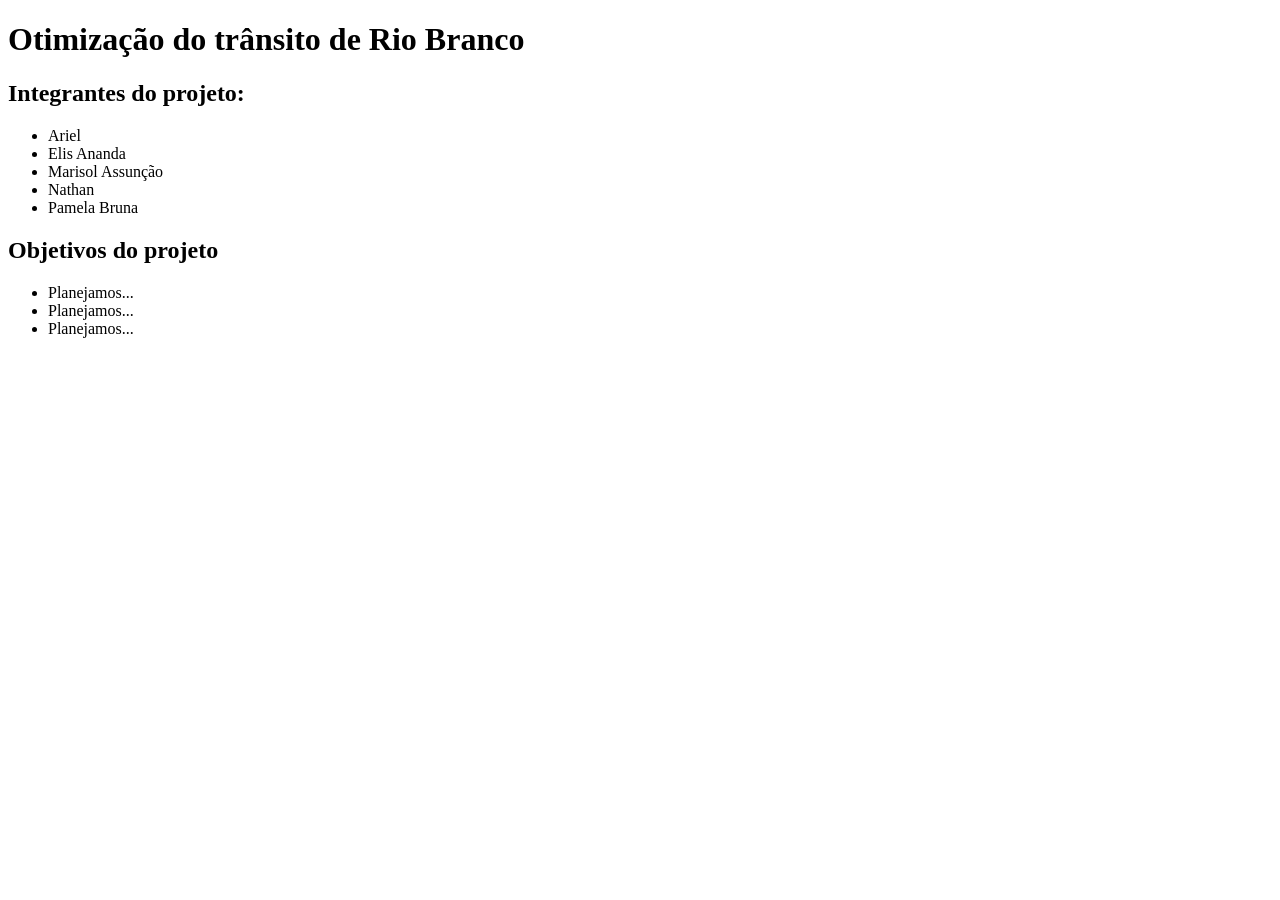
==== index.html @ b3d836ab "." ====
<!DOCTYPE html>
<html lang="pt-BR">

<head>
    <meta charset="UTF-8">
    <meta name="viewport" content="width=device-width, initial-scale=1.0">
    <link rel="stylesheet" href="css.css">
    <title>Cubo Quântico</title>
</head>

<body>
    <h1>Otimização do trânsito de Rio Branco</h1>
    <h2>Integrantes do projeto: </h2>
    <ul>
        <li>Ariel </li>
        <li>Elis Ananda</li>
        <li>Marisol Assunção</li>
        <li>Nathan</li>
        <li>Pamela Bruna</li>
    </ul>

    <h2>Objetivos do projeto</h2>
       <ul>
        <li>Planejamos... </li>
        <li>Planejamos... </li>
        <li>Planejamos... </li>
    </ul>


</body>

</html>
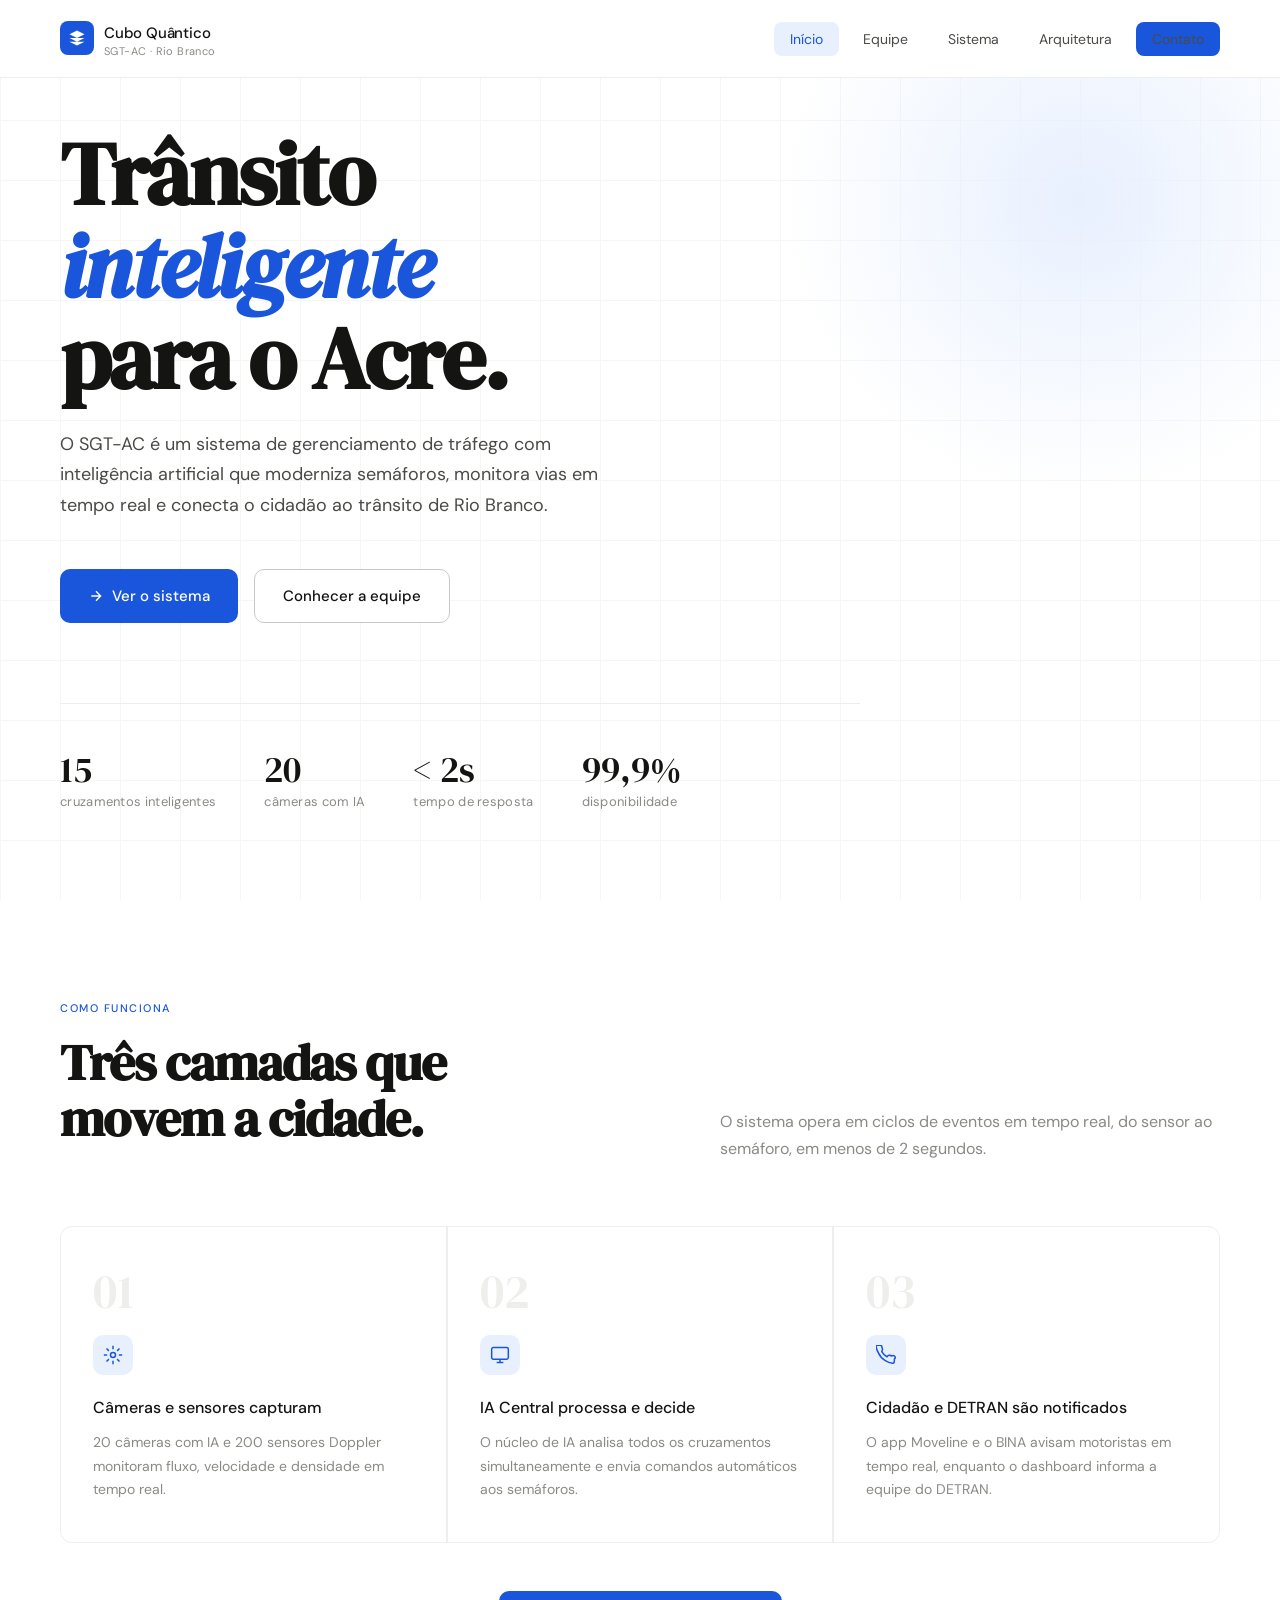
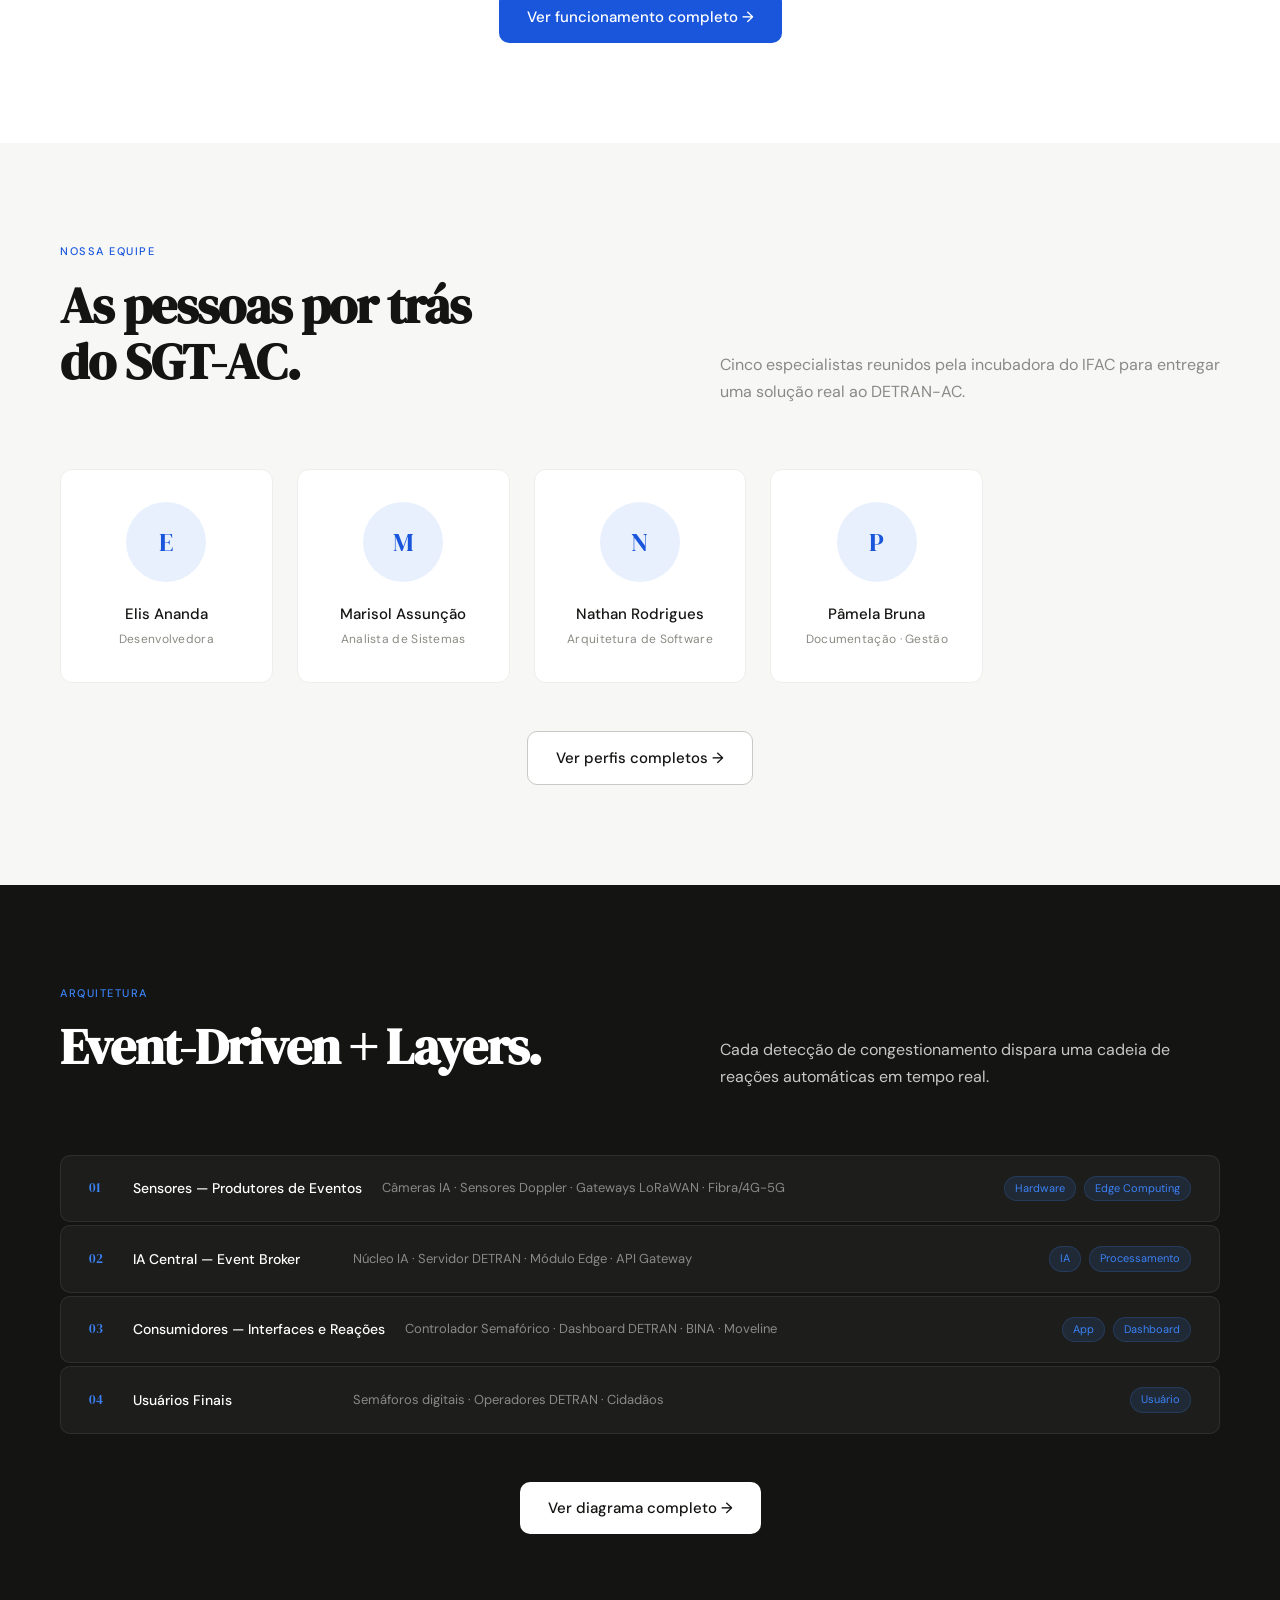
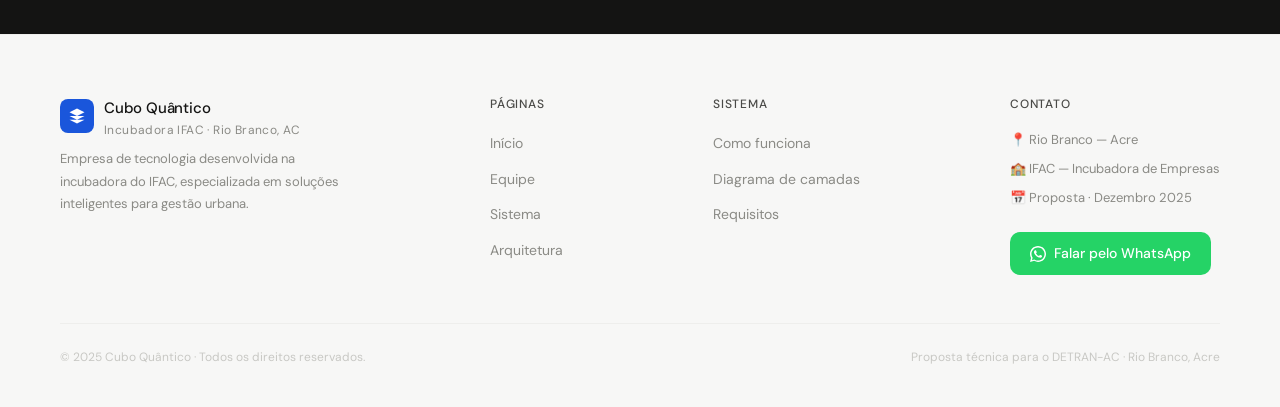
==== commit b4baac94: "Update index.html" ====
--- a/index.html
+++ b/index.html
@@ -1,32 +1,272 @@
 <!DOCTYPE html>
 <html lang="pt-BR">
-
 <head>
-    <meta charset="UTF-8">
-    <meta name="viewport" content="width=device-width, initial-scale=1.0">
-    <link rel="stylesheet" href="css.css">
-    <title>Cubo Quântico</title>
+  <meta charset="UTF-8">
+  <meta name="viewport" content="width=device-width, initial-scale=1.0">
+  <title>SGT-AC — Cubo Quântico</title>
+  <link rel="stylesheet" href="style.css">
 </head>
-
 <body>
-    <h1>Otimização do trânsito de Rio Branco</h1>
-    <h2>Integrantes do projeto: </h2>
-    <ul>
-        <li>Ariel </li>
-        <li>Elis Ananda</li>
-        <li>Marisol Assunção</li>
-        <li>Nathan</li>
-        <li>Pamela Bruna</li>
-    </ul>
-
-    <h2>Objetivos do projeto</h2>
-       <ul>
-        <li>Planejamos... </li>
-        <li>Planejamos... </li>
-        <li>Planejamos... </li>
-    </ul>
-
+
+<!-- NAV -->
+<nav>
+  <a href="index.html" class="nav-logo">
+    <div class="logo-icon">
+      <svg viewBox="0 0 24 24"><path d="M12 2L2 7l10 5 10-5-10-5zM2 17l10 5 10-5M2 12l10 5 10-5"/></svg>
+    </div>
+    <div>
+      <span class="logo-text">Cubo Quântico</span>
+      <span class="logo-sub">SGT-AC · Rio Branco</span>
+    </div>
+  </a>
+  <ul class="nav-links">
+    <li><a href="index.html" class="active">Início</a></li>
+    <li><a href="equipe.html">Equipe</a></li>
+    <li><a href="sistema.html">Sistema</a></li>
+    <li><a href="arquitetura.html">Arquitetura</a></li>
+    <li><a href="#contato" class="nav-cta">Contato</a></li>
+  </ul>
+</nav>
+
+<!-- HERO -->
+<section class="hero">
+  <div class="hero-grid"></div>
+  <div class="hero-blob"></div>
+  <div class="hero-content">
+    <h1 class="hero-title">
+      Trânsito<br>
+      <em>inteligente</em><br>
+      para o Acre.
+    </h1>
+    <p class="hero-desc">
+      O SGT-AC é um sistema de gerenciamento de tráfego com inteligência artificial que moderniza semáforos, monitora vias em tempo real e conecta o cidadão ao trânsito de Rio Branco.
+    </p>
+    <div class="hero-actions">
+      <a href="sistema.html" class="btn btn-primary">
+        <svg width="16" height="16" fill="none" stroke="currentColor" stroke-width="2" viewBox="0 0 24 24"><path d="M5 12h14M12 5l7 7-7 7"/></svg>
+        Ver o sistema
+      </a>
+      <a href="equipe.html" class="btn btn-secondary">Conhecer a equipe</a>
+    </div>
+    <div class="hero-stats">
+      <div class="stat-item">
+        <div class="stat-number">15</div>
+        <div class="stat-label">cruzamentos inteligentes</div>
+      </div>
+      <div class="stat-item">
+        <div class="stat-number">20</div>
+        <div class="stat-label">câmeras com IA</div>
+      </div>
+      <div class="stat-item">
+        <div class="stat-number">&lt; 2s</div>
+        <div class="stat-label">tempo de resposta</div>
+      </div>
+      <div class="stat-item">
+        <div class="stat-number">99,9%</div>
+        <div class="stat-label">disponibilidade</div>
+      </div>
+    </div>
+  </div>
+</section>
+
+<!-- COMO FUNCIONA  -->
+<section>
+  <div class="section-header reveal">
+    <div>
+      <p class="section-label">Como funciona</p>
+      <h2 class="section-title">Três camadas que<br>movem a cidade.</h2>
+    </div>
+    <p class="section-desc">O sistema opera em ciclos de eventos em tempo real, do sensor ao semáforo, em menos de 2 segundos.</p>
+  </div>
+  <div class="how-grid reveal">
+    <div class="how-card">
+      <div class="how-number">01</div>
+      <div class="how-icon">
+        <svg viewBox="0 0 24 24"><circle cx="12" cy="12" r="3"/><path d="M12 1v4M12 19v4M4.22 4.22l2.83 2.83M16.95 16.95l2.83 2.83M1 12h4M19 12h4M4.22 19.78l2.83-2.83M16.95 7.05l2.83-2.83"/></svg>
+      </div>
+      <div class="how-title">Câmeras e sensores capturam</div>
+      <div class="how-text">20 câmeras com IA e 200 sensores Doppler monitoram fluxo, velocidade e densidade em tempo real.</div>
+    </div>
+    <div class="how-card">
+      <div class="how-number">02</div>
+      <div class="how-icon">
+        <svg viewBox="0 0 24 24"><rect x="2" y="3" width="20" height="14" rx="2"/><path d="M8 21h8M12 17v4"/></svg>
+      </div>
+      <div class="how-title">IA Central processa e decide</div>
+      <div class="how-text">O núcleo de IA analisa todos os cruzamentos simultaneamente e envia comandos automáticos aos semáforos.</div>
+    </div>
+    <div class="how-card">
+      <div class="how-number">03</div>
+      <div class="how-icon">
+        <svg viewBox="0 0 24 24"><path d="M22 16.92v3a2 2 0 01-2.18 2 19.79 19.79 0 01-8.63-3.07A19.5 19.5 0 013.07 9.81a19.79 19.79 0 01-3.07-8.68A2 2 0 012 .18h3a2 2 0 012 1.72c.127.96.361 1.903.7 2.81a2 2 0 01-.45 2.11L6.91 7.91a16 16 0 006.18 6.18l1.27-1.27a2 2 0 012.11-.45c.907.339 1.85.573 2.81.7A2 2 0 0122 16.92z"/></svg>
+      </div>
+      <div class="how-title">Cidadão e DETRAN são notificados</div>
+      <div class="how-text">O app Moveline e o BINA avisam motoristas em tempo real, enquanto o dashboard informa a equipe do DETRAN.</div>
+    </div>
+  </div>
+  <div class="how-cta reveal">
+    <a href="sistema.html" class="btn btn-primary">Ver funcionamento completo →</a>
+  </div>
+</section>
+
+<!-- EQUIPE  -->
+<section class="team-section">
+  <div class="section-header reveal">
+    <div>
+      <p class="section-label">Nossa equipe</p>
+      <h2 class="section-title">As pessoas por trás<br>do SGT-AC.</h2>
+    </div>
+    <p class="section-desc">Cinco especialistas reunidos pela incubadora do IFAC para entregar uma solução real ao DETRAN-AC.</p>
+  </div>
+  <div class="team-grid reveal">
+    <div class="team-card">
+      <div class="team-avatar">
+        <img src="fotos/elis.jpg" alt="Elis Ananda" onerror="this.style.display='none';this.nextElementSibling.style.display='flex'">
+        <span class="avatar-fallback">E</span>
+      </div>
+      <div class="team-name">Elis Ananda</div>
+      <div class="team-role">Desenvolvedora</div>
+    </div>
+    <div class="team-card">
+      <div class="team-avatar">
+        <img src="fotos/marisol.jpg" alt="Marisol Assunção" onerror="this.style.display='none';this.nextElementSibling.style.display='flex'">
+        <span class="avatar-fallback">M</span>
+      </div>
+      <div class="team-name">Marisol Assunção</div>
+      <div class="team-role">Analista de Sistemas</div>
+    </div>
+    <div class="team-card">
+      <div class="team-avatar">
+        <img src="fotos/nathan.jpg" alt="Nathan Rodrigues" onerror="this.style.display='none';this.nextElementSibling.style.display='flex'">
+        <span class="avatar-fallback">N</span>
+      </div>
+      <div class="team-name">Nathan Rodrigues</div>
+      <div class="team-role">Arquitetura de Software</div>
+    </div>
+    <div class="team-card">
+      <div class="team-avatar">
+        <img src="fotos/pamela.jpg" alt="Pâmela Bruna" onerror="this.style.display='none';this.nextElementSibling.style.display='flex'">
+        <span class="avatar-fallback">P</span>
+      </div>
+      <div class="team-name">Pâmela Bruna</div>
+      <div class="team-role">Documentação · Gestão</div>
+    </div>
+  </div>
+  <div class="how-cta reveal">
+    <a href="equipe.html" class="btn btn-secondary">Ver perfis completos →</a>
+  </div>
+</section>
+<section class="arch-section">
+  <div class="section-header reveal">
+    <div>
+      <p class="section-label">Arquitetura</p>
+      <h2 class="section-title">Event-Driven + Layers.</h2>
+    </div>
+    <p class="section-desc">Cada detecção de congestionamento dispara uma cadeia de reações automáticas em tempo real.</p>
+  </div>
+  <div class="arch-layers reveal">
+    <div class="arch-layer">
+      <span class="arch-layer-num">01</span>
+      <span class="arch-layer-name">Sensores — Produtores de Eventos</span>
+      <span class="arch-layer-desc">Câmeras IA · Sensores Doppler · Gateways LoRaWAN · Fibra/4G-5G</span>
+      <div class="arch-tags">
+        <span class="arch-tag">Hardware</span>
+        <span class="arch-tag">Edge Computing</span>
+      </div>
+    </div>
+    <div class="arch-layer">
+      <span class="arch-layer-num">02</span>
+      <span class="arch-layer-name">IA Central — Event Broker</span>
+      <span class="arch-layer-desc">Núcleo IA · Servidor DETRAN · Módulo Edge · API Gateway</span>
+      <div class="arch-tags">
+        <span class="arch-tag">IA</span>
+        <span class="arch-tag">Processamento</span>
+      </div>
+    </div>
+    <div class="arch-layer">
+      <span class="arch-layer-num">03</span>
+      <span class="arch-layer-name">Consumidores — Interfaces e Reações</span>
+      <span class="arch-layer-desc">Controlador Semafórico · Dashboard DETRAN · BINA · Moveline</span>
+      <div class="arch-tags">
+        <span class="arch-tag">App</span>
+        <span class="arch-tag">Dashboard</span>
+      </div>
+    </div>
+    <div class="arch-layer">
+      <span class="arch-layer-num">04</span>
+      <span class="arch-layer-name">Usuários Finais</span>
+      <span class="arch-layer-desc">Semáforos digitais · Operadores DETRAN · Cidadãos</span>
+      <div class="arch-tags">
+        <span class="arch-tag">Usuário</span>
+      </div>
+    </div>
+  </div>
+  <div class="arch-cta reveal">
+    <a href="arquitetura.html" class="btn btn-white">Ver diagrama completo →</a>
+  </div>
+</section>
+
+<!-- RODAPÉ -->
+<footer id="contato">
+  <div class="footer-top">
+    <div class="footer-brand">
+      <a href="index.html" class="nav-logo">
+        <div class="logo-icon">
+          <svg viewBox="0 0 24 24" width="18" height="18" fill="white"><path d="M12 2L2 7l10 5 10-5-10-5zM2 17l10 5 10-5M2 12l10 5 10-5"/></svg>
+        </div>
+        <div>
+          <span class="logo-text">Cubo Quântico</span>
+          <span class="logo-sub">Incubadora IFAC · Rio Branco, AC</span>
+        </div>
+      </a>
+      <p class="footer-desc">Empresa de tecnologia desenvolvida na incubadora do IFAC, especializada em soluções inteligentes para gestão urbana.</p>
+    </div>
+    <div class="footer-links">
+      <h4>Páginas</h4>
+      <ul>
+        <li><a href="index.html">Início</a></li>
+        <li><a href="equipe.html">Equipe</a></li>
+        <li><a href="sistema.html">Sistema</a></li>
+        <li><a href="arquitetura.html">Arquitetura</a></li>
+      </ul>
+    </div>
+    <div class="footer-links">
+      <h4>Sistema</h4>
+      <ul>
+        <li><a href="sistema.html">Como funciona</a></li>
+        <li><a href="arquitetura.html">Diagrama de camadas</a></li>
+        <li><a href="sistema.html#requisitos">Requisitos</a></li>
+      </ul>
+    </div>
+    <div class="footer-contact">
+      <h4>Contato</h4>
+      <p>📍 Rio Branco — Acre</p>
+      <p>🏫 IFAC — Incubadora de Empresas</p>
+      <p>📅 Proposta · Dezembro 2025</p>
+      <a href="https://wa.me/55" target="_blank" class="whatsapp-btn">
+        <svg width="16" height="16" viewBox="0 0 24 24" fill="white"><path d="M17.472 14.382c-.297-.149-1.758-.867-2.03-.967-.273-.099-.471-.148-.67.15-.197.297-.767.966-.94 1.164-.173.199-.347.223-.644.075-.297-.15-1.255-.463-2.39-1.475-.883-.788-1.48-1.761-1.653-2.059-.173-.297-.018-.458.13-.606.134-.133.298-.347.446-.52.149-.174.198-.298.298-.497.099-.198.05-.371-.025-.52-.075-.149-.669-1.612-.916-2.207-.242-.579-.487-.5-.669-.51-.173-.008-.371-.01-.57-.01-.198 0-.52.074-.792.372-.272.297-1.04 1.016-1.04 2.479 0 1.462 1.065 2.875 1.213 3.074.149.198 2.096 3.2 5.077 4.487.709.306 1.262.489 1.694.625.712.227 1.36.195 1.871.118.571-.085 1.758-.719 2.006-1.413.248-.694.248-1.289.173-1.413-.074-.124-.272-.198-.57-.347z"/><path d="M12 0C5.373 0 0 5.373 0 12c0 2.123.554 4.116 1.524 5.843L.057 23.928l6.234-1.635A11.942 11.942 0 0012 24c6.627 0 12-5.373 12-12S18.627 0 12 0zm0 21.818a9.818 9.818 0 01-5.007-1.369l-.36-.214-3.7.97 1.013-3.597-.235-.37A9.818 9.818 0 012.182 12c0-5.42 4.398-9.818 9.818-9.818 5.42 0 9.818 4.398 9.818 9.818 0 5.42-4.398 9.818-9.818 9.818z"/></svg>
+        Falar pelo WhatsApp
+      </a>
+    </div>
+  </div>
+  <div class="footer-bottom">
+    <p>© 2025 Cubo Quântico · Todos os direitos reservados.</p>
+    <p>Proposta técnica para o DETRAN-AC · Rio Branco, Acre</p>
+  </div>
+</footer>
+
+<script>
+  const observer = new IntersectionObserver((entries) => {
+    entries.forEach((entry, i) => {
+      if (entry.isIntersecting) {
+        setTimeout(() => entry.target.classList.add('visible'), i * 80);
+        observer.unobserve(entry.target);
+      }
+    });
+  }, { threshold: 0.12 });
+
+  document.querySelectorAll('.reveal').forEach(el => observer.observe(el));
+</script>
 
 </body>
-
-</html>+</html>
--- a/style.css
+++ b/style.css
@@ -0,0 +1,687 @@
+@import url('https://fonts.googleapis.com/css2?family=DM+Sans:wght@300;400;500&family=DM+Serif+Display:ital@0;1&display=swap');
+
+/* ── RESET & VARIÁVEIS ── */
+*, *::before, *::after {
+  box-sizing: border-box;
+  margin: 0;
+  padding: 0;
+}
+
+:root {
+  --white: #ffffff;
+  --off: #f7f7f6;
+  --gray-100: #eeeeec;
+  --gray-300: #c8c8c4;
+  --gray-500: #8a8a85;
+  --gray-700: #4a4a47;
+  --black: #141413;
+  --blue: #1a56db;
+  --blue-light: #e8f0fe;
+  --blue-mid: #3b82f6;
+  --accent: #1a56db;
+  --font-display: 'DM Serif Display', Georgia, serif;
+  --font-body: 'DM Sans', sans-serif;
+  --radius: 12px;
+  --transition: 0.35s cubic-bezier(0.4, 0, 0.2, 1);
+}
+
+html {
+  scroll-behavior: smooth;
+}
+
+body {
+  font-family: var(--font-body);
+  background: var(--white);
+  color: var(--black);
+  line-height: 1.6;
+  overflow-x: hidden;
+}
+
+/* ── NAV ── */
+nav {
+  position: fixed;
+  top: 0; left: 0; right: 0;
+  z-index: 100;
+  display: flex;
+  align-items: center;
+  justify-content: space-between;
+  padding: 20px 60px;
+  background: rgba(255, 255, 255, 0.92);
+  backdrop-filter: blur(12px);
+  border-bottom: 1px solid var(--gray-100);
+  transition: var(--transition);
+}
+
+.nav-logo {
+  display: flex;
+  align-items: center;
+  gap: 10px;
+  text-decoration: none;
+  color: var(--black);
+}
+
+.logo-icon {
+  width: 34px;
+  height: 34px;
+  background: var(--blue);
+  border-radius: 8px;
+  display: flex;
+  align-items: center;
+  justify-content: center;
+}
+
+.logo-icon svg {
+  width: 18px;
+  height: 18px;
+  fill: white;
+}
+
+.logo-text {
+  font-family: var(--font-body);
+  font-weight: 500;
+  font-size: 15px;
+  letter-spacing: -0.2px;
+}
+
+.logo-sub {
+  font-size: 11px;
+  color: var(--gray-500);
+  letter-spacing: 0.4px;
+  display: block;
+  line-height: 1;
+}
+
+.nav-links {
+  display: flex;
+  gap: 8px;
+  list-style: none;
+}
+
+.nav-links a {
+  text-decoration: none;
+  font-size: 14px;
+  font-weight: 400;
+  color: var(--gray-700);
+  padding: 8px 16px;
+  border-radius: 8px;
+  transition: var(--transition);
+}
+
+.nav-links a:hover,
+.nav-links a.active {
+  background: var(--blue-light);
+  color: var(--blue);
+}
+
+.nav-cta {
+  background: var(--blue) ;
+  color: white;
+  font-weight: 500;
+}
+
+.nav-cta:hover {
+  background: #1445b8;
+  color: white;
+}
+
+/* ── HERO ── */
+.hero {
+  min-height: 100vh;
+  display: flex;
+  flex-direction: column;
+  justify-content: center;
+  padding: 120px 60px 80px;
+  position: relative;
+  overflow: hidden;
+}
+
+.hero-grid {
+  position: absolute;
+  inset: 0;
+  background-image:
+    linear-gradient(var(--gray-100) 1px, transparent 1px),
+    linear-gradient(90deg, var(--gray-100) 1px, transparent 1px);
+  background-size: 60px 60px;
+  opacity: 0.5;
+  z-index: 0;
+}
+
+.hero-blob {
+  position: absolute;
+  top: -100px;
+  right: -100px;
+  width: 600px;
+  height: 600px;
+  background: radial-gradient(circle at center, #e8f0fe 0%, transparent 70%);
+  z-index: 0;
+}
+
+.hero-content {
+  position: relative;
+  z-index: 1;
+  max-width: 800px;
+}
+
+.hero-badge {
+  display: inline-flex;
+  align-items: center;
+  gap: 6px;
+  background: var(--blue-light);
+  color: var(--blue);
+  font-size: 12px;
+  font-weight: 500;
+  letter-spacing: 0.8px;
+  text-transform: uppercase;
+  padding: 6px 14px;
+  border-radius: 100px;
+  margin-bottom: 32px;
+  opacity: 0;
+  transform: translateY(16px);
+  animation: fadeUp 0.6s 0.1s forwards;
+}
+
+.hero-badge::before {
+  content: '';
+  width: 6px;
+  height: 6px;
+  background: var(--blue);
+  border-radius: 50%;
+}
+
+.hero-title {
+  font-family: var(--font-display);
+  font-size: clamp(48px, 7vw, 88px);
+  line-height: 1.05;
+  letter-spacing: -2px;
+  color: var(--black);
+  margin-bottom: 24px;
+  opacity: 0;
+  transform: translateY(20px);
+  animation: fadeUp 0.7s 0.2s forwards;
+}
+
+.hero-title em {
+  font-style: italic;
+  color: var(--blue);
+}
+
+.hero-desc {
+  font-size: 18px;
+  color: var(--gray-700);
+  max-width: 560px;
+  line-height: 1.7;
+  margin-bottom: 48px;
+  opacity: 0;
+  transform: translateY(20px);
+  animation: fadeUp 0.7s 0.35s forwards;
+}
+
+.hero-actions {
+  display: flex;
+  gap: 16px;
+  flex-wrap: wrap;
+  opacity: 0;
+  transform: translateY(20px);
+  animation: fadeUp 0.7s 0.5s forwards;
+}
+
+.hero-stats {
+  display: flex;
+  gap: 48px;
+  margin-top: 80px;
+  padding-top: 48px;
+  border-top: 1px solid var(--gray-100);
+  opacity: 0;
+  transform: translateY(20px);
+  animation: fadeUp 0.7s 0.65s forwards;
+}
+
+.stat-number {
+  font-family: var(--font-display);
+  font-size: 36px;
+  color: var(--black);
+  line-height: 1;
+  margin-bottom: 4px;
+}
+
+.stat-label {
+  font-size: 13px;
+  color: var(--gray-500);
+  letter-spacing: 0.3px;
+}
+
+/* ── BOTÕES ── */
+.btn {
+  display: inline-flex;
+  align-items: center;
+  gap: 8px;
+  padding: 14px 28px;
+  border-radius: 10px;
+  font-family: var(--font-body);
+  font-size: 15px;
+  font-weight: 500;
+  text-decoration: none;
+  transition: var(--transition);
+  cursor: pointer;
+  border: none;
+}
+
+.btn-primary {
+  background: var(--blue);
+  color: white;
+}
+
+.btn-primary:hover {
+  background: #1445b8;
+  transform: translateY(-2px);
+  box-shadow: 0 8px 24px rgba(26, 86, 219, 0.3);
+}
+
+.btn-secondary {
+  background: var(--white);
+  color: var(--black);
+  border: 1.5px solid var(--gray-300);
+}
+
+.btn-secondary:hover {
+  border-color: var(--blue);
+  color: var(--blue);
+  transform: translateY(-2px);
+}
+
+.btn-white {
+  background: var(--white);
+  color: var(--black);
+}
+
+.btn-white:hover {
+  background: var(--blue-light);
+  color: var(--blue);
+  transform: translateY(-2px);
+}
+
+/* ── SEÇÕES GENÉRICAS ── */
+section {
+  padding: 100px 60px;
+}
+
+.section-label {
+  font-size: 11px;
+  font-weight: 500;
+  letter-spacing: 1.5px;
+  text-transform: uppercase;
+  color: var(--blue);
+  margin-bottom: 16px;
+}
+
+.section-title {
+  font-family: var(--font-display);
+  font-size: clamp(32px, 4vw, 52px);
+  line-height: 1.1;
+  letter-spacing: -1px;
+  color: var(--black);
+  margin-bottom: 16px;
+}
+
+.section-desc {
+  font-size: 16px;
+  color: var(--gray-500);
+  max-width: 500px;
+  line-height: 1.7;
+}
+
+.section-header {
+  display: flex;
+  justify-content: space-between;
+  align-items: flex-end;
+  margin-bottom: 64px;
+  gap: 40px;
+  flex-wrap: wrap;
+}
+
+/* ── EQUIPE ── */
+.team-section {
+  background: var(--off);
+}
+
+.team-grid {
+  display: grid;
+  grid-template-columns: repeat(auto-fill, minmax(200px, 1fr));
+  gap: 24px;
+}
+
+.team-card {
+  background: var(--white);
+  border: 1px solid var(--gray-100);
+  border-radius: var(--radius);
+  padding: 32px 24px;
+  text-align: center;
+  transition: var(--transition);
+  cursor: default;
+}
+
+.team-card:hover {
+  border-color: var(--blue);
+  transform: translateY(-4px);
+  box-shadow: 0 12px 32px rgba(26, 86, 219, 0.08);
+}
+
+.team-avatar {
+  width: 80px;
+  height: 80px;
+  border-radius: 50%;
+  background: var(--blue-light);
+  display: flex;
+  align-items: center;
+  justify-content: center;
+  margin: 0 auto 20px;
+  overflow: hidden;
+  position: relative;
+}
+
+.team-avatar img {
+  width: 100%;
+  height: 100%;
+  object-fit: cover;
+  border-radius: 50%;
+  display: block;
+}
+
+.avatar-fallback {
+  font-family: var(--font-display);
+  font-size: 26px;
+  color: var(--blue);
+  display: none;
+  align-items: center;
+  justify-content: center;
+  width: 100%;
+  height: 100%;
+}
+
+.team-name {
+  font-size: 15px;
+  font-weight: 500;
+  color: var(--black);
+  margin-bottom: 4px;
+}
+
+.team-role {
+  font-size: 12px;
+  color: var(--gray-500);
+  letter-spacing: 0.3px;
+}
+
+/* ── COMO FUNCIONA ── */
+.how-grid {
+  display: grid;
+  grid-template-columns: repeat(3, 1fr);
+  gap: 2px;
+  background: var(--gray-100);
+  border: 1px solid var(--gray-100);
+  border-radius: var(--radius);
+  overflow: hidden;
+}
+
+.how-card {
+  background: var(--white);
+  padding: 40px 32px;
+  transition: var(--transition);
+}
+
+.how-card:hover {
+  background: var(--off);
+}
+
+.how-number {
+  font-family: var(--font-display);
+  font-size: 48px;
+  color: var(--gray-100);
+  line-height: 1;
+  margin-bottom: 20px;
+}
+
+.how-icon {
+  width: 40px;
+  height: 40px;
+  background: var(--blue-light);
+  border-radius: 10px;
+  display: flex;
+  align-items: center;
+  justify-content: center;
+  margin-bottom: 20px;
+}
+
+.how-icon svg {
+  width: 20px;
+  height: 20px;
+  stroke: var(--blue);
+  fill: none;
+  stroke-width: 1.8;
+}
+
+.how-title {
+  font-size: 16px;
+  font-weight: 500;
+  color: var(--black);
+  margin-bottom: 10px;
+}
+
+.how-text {
+  font-size: 14px;
+  color: var(--gray-500);
+  line-height: 1.7;
+}
+
+.how-cta {
+  text-align: center;
+  margin-top: 48px;
+}
+
+/* ── ARQUITETURA ── */
+.arch-section {
+  background: var(--black);
+}
+
+.arch-section .section-label { color: var(--blue-mid); }
+.arch-section .section-title { color: var(--white); }
+.arch-section .section-desc  { color: var(--gray-300); }
+
+.arch-layers {
+  display: flex;
+  flex-direction: column;
+  gap: 3px;
+  margin-top: 56px;
+}
+
+.arch-layer {
+  display: flex;
+  align-items: center;
+  gap: 20px;
+  background: rgba(255, 255, 255, 0.04);
+  border: 1px solid rgba(255, 255, 255, 0.08);
+  border-radius: 10px;
+  padding: 20px 28px;
+  transition: var(--transition);
+}
+
+.arch-layer:hover {
+  background: rgba(26, 86, 219, 0.12);
+  border-color: rgba(26, 86, 219, 0.4);
+}
+
+.arch-layer-num {
+  font-family: var(--font-display);
+  font-size: 13px;
+  color: var(--blue-mid);
+  min-width: 24px;
+}
+
+.arch-layer-name {
+  font-size: 14px;
+  font-weight: 500;
+  color: var(--white);
+  min-width: 200px;
+}
+
+.arch-layer-desc {
+  font-size: 13px;
+  color: var(--gray-500);
+}
+
+.arch-tags {
+  display: flex;
+  gap: 8px;
+  margin-left: auto;
+  flex-wrap: wrap;
+}
+
+.arch-tag {
+  font-size: 11px;
+  color: var(--blue-mid);
+  background: rgba(59, 130, 246, 0.12);
+  border: 1px solid rgba(59, 130, 246, 0.2);
+  padding: 3px 10px;
+  border-radius: 100px;
+}
+
+.arch-cta {
+  text-align: center;
+  margin-top: 48px;
+}
+
+/* ── RODAPÉ ── */
+footer {
+  background: var(--off);
+  border-top: 1px solid var(--gray-100);
+  padding: 60px 60px 40px;
+}
+
+.footer-top {
+  display: flex;
+  justify-content: space-between;
+  align-items: flex-start;
+  gap: 40px;
+  flex-wrap: wrap;
+  margin-bottom: 48px;
+}
+
+.footer-brand .logo-sub {
+  margin-top: 4px;
+  font-size: 12px;
+}
+
+.footer-desc {
+  font-size: 13px;
+  color: var(--gray-500);
+  max-width: 280px;
+  margin-top: 12px;
+  line-height: 1.7;
+}
+
+.footer-links h4 {
+  font-size: 12px;
+  font-weight: 500;
+  letter-spacing: 0.8px;
+  text-transform: uppercase;
+  color: var(--gray-700);
+  margin-bottom: 16px;
+}
+
+.footer-links ul { list-style: none; }
+
+.footer-links li { margin-bottom: 10px; }
+
+.footer-links a {
+  font-size: 14px;
+  color: var(--gray-500);
+  text-decoration: none;
+  transition: color 0.2s;
+}
+
+.footer-links a:hover { color: var(--blue); }
+
+.footer-contact h4 {
+  font-size: 12px;
+  font-weight: 500;
+  letter-spacing: 0.8px;
+  text-transform: uppercase;
+  color: var(--gray-700);
+  margin-bottom: 16px;
+}
+
+.footer-contact p {
+  font-size: 13px;
+  color: var(--gray-500);
+  margin-bottom: 8px;
+  display: flex;
+  align-items: center;
+  gap: 8px;
+}
+
+.whatsapp-btn {
+  display: inline-flex;
+  align-items: center;
+  gap: 8px;
+  background: #25d366;
+  color: white;
+  text-decoration: none;
+  padding: 10px 20px;
+  border-radius: 10px;
+  font-size: 14px;
+  font-weight: 500;
+  margin-top: 16px;
+  transition: var(--transition);
+}
+
+.whatsapp-btn:hover {
+  background: #1dbb5b;
+  transform: translateY(-2px);
+  box-shadow: 0 6px 20px rgba(37, 211, 102, 0.3);
+}
+
+.footer-bottom {
+  border-top: 1px solid var(--gray-100);
+  padding-top: 24px;
+  display: flex;
+  justify-content: space-between;
+  align-items: center;
+  flex-wrap: wrap;
+  gap: 12px;
+}
+
+.footer-bottom p {
+  font-size: 12px;
+  color: var(--gray-300);
+}
+
+/* ── SCROLL REVEAL ── */
+.reveal {
+  opacity: 0;
+  transform: translateY(28px);
+  transition: opacity 0.7s ease, transform 0.7s ease;
+}
+
+.reveal.visible {
+  opacity: 1;
+  transform: translateY(0);
+}
+
+/* ── ANIMAÇÕES ── */
+@keyframes fadeUp {
+  to {
+    opacity: 1;
+    transform: translateY(0);
+  }
+}
+
+/* ── RESPONSIVO ── */
+@media (max-width: 900px) {
+  nav          { padding: 16px 24px; }
+  .nav-links   { display: none; }
+  .hero        { padding: 100px 24px 60px; }
+  section      { padding: 70px 24px; }
+  .how-grid    { grid-template-columns: 1fr; }
+  .hero-stats  { gap: 28px; flex-wrap: wrap; }
+  footer       { padding: 48px 24px 32px; }
+  .arch-tags   { display: none; }
+}
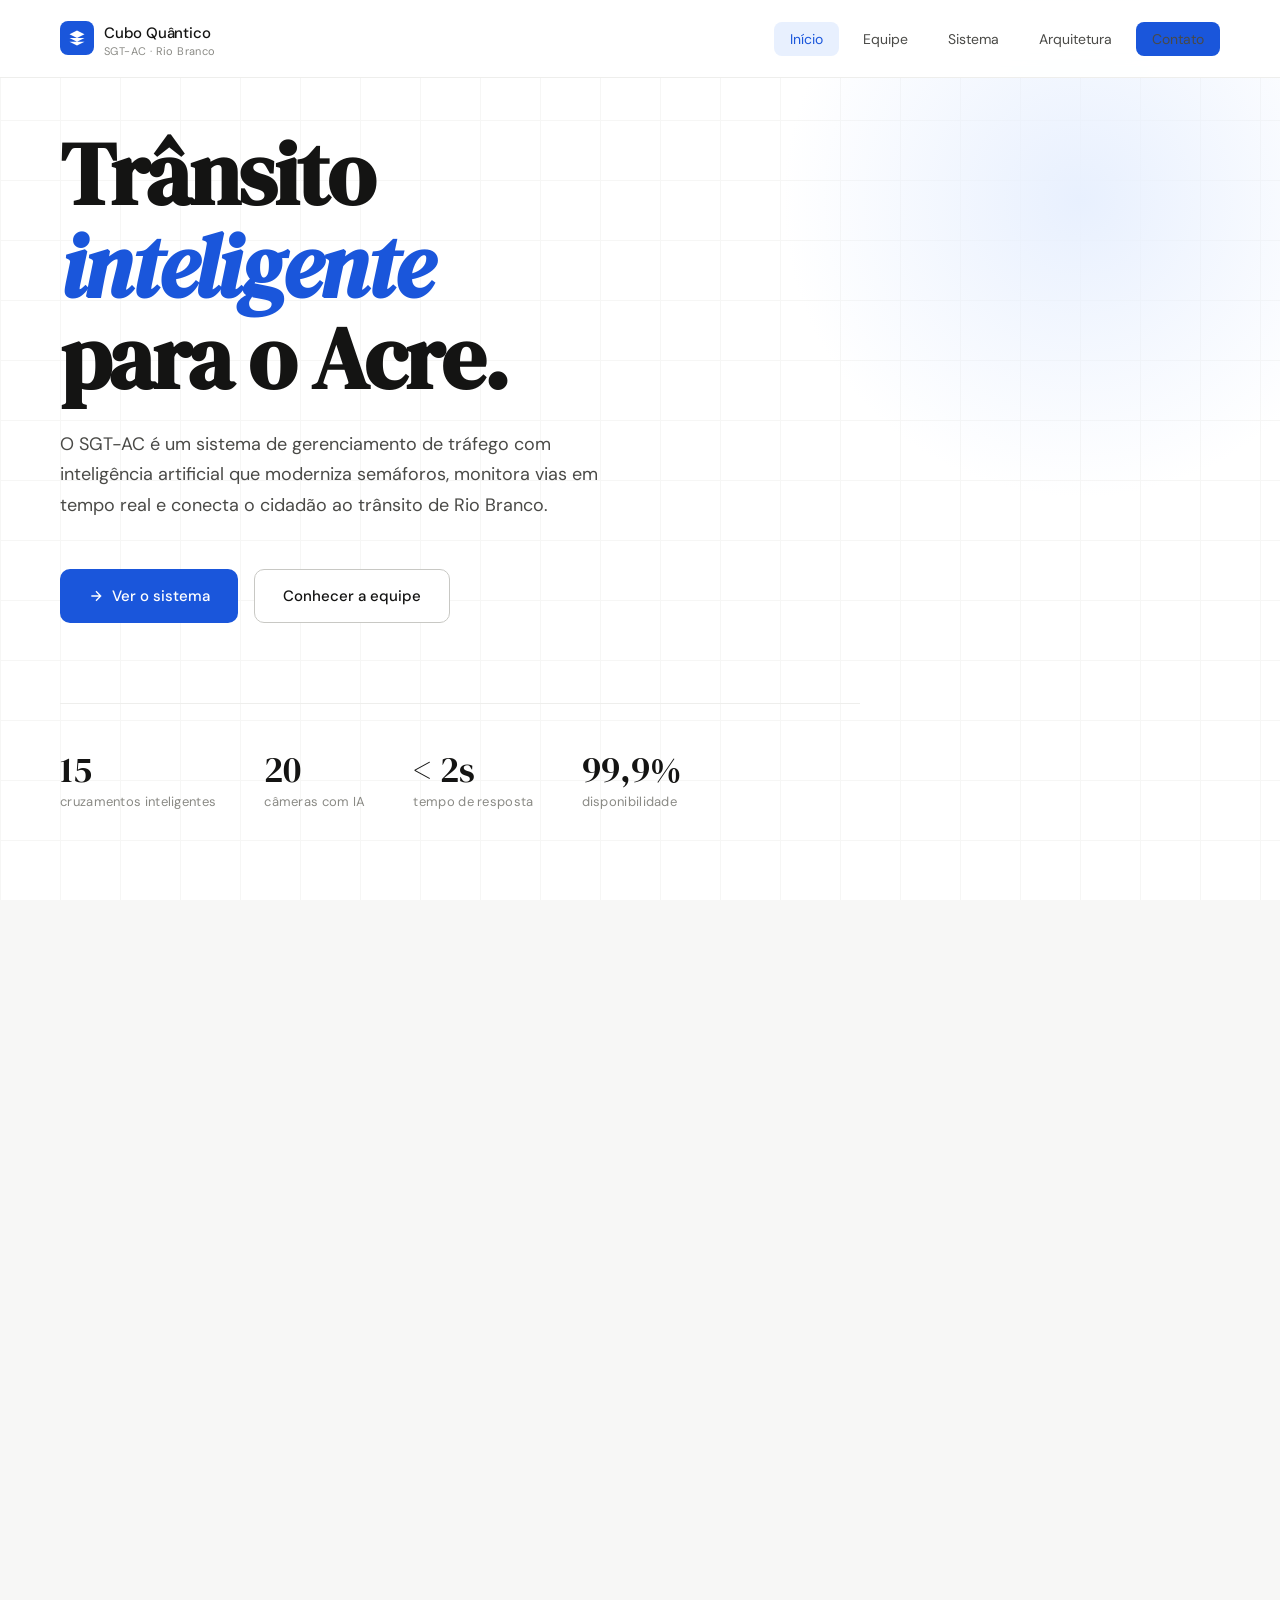
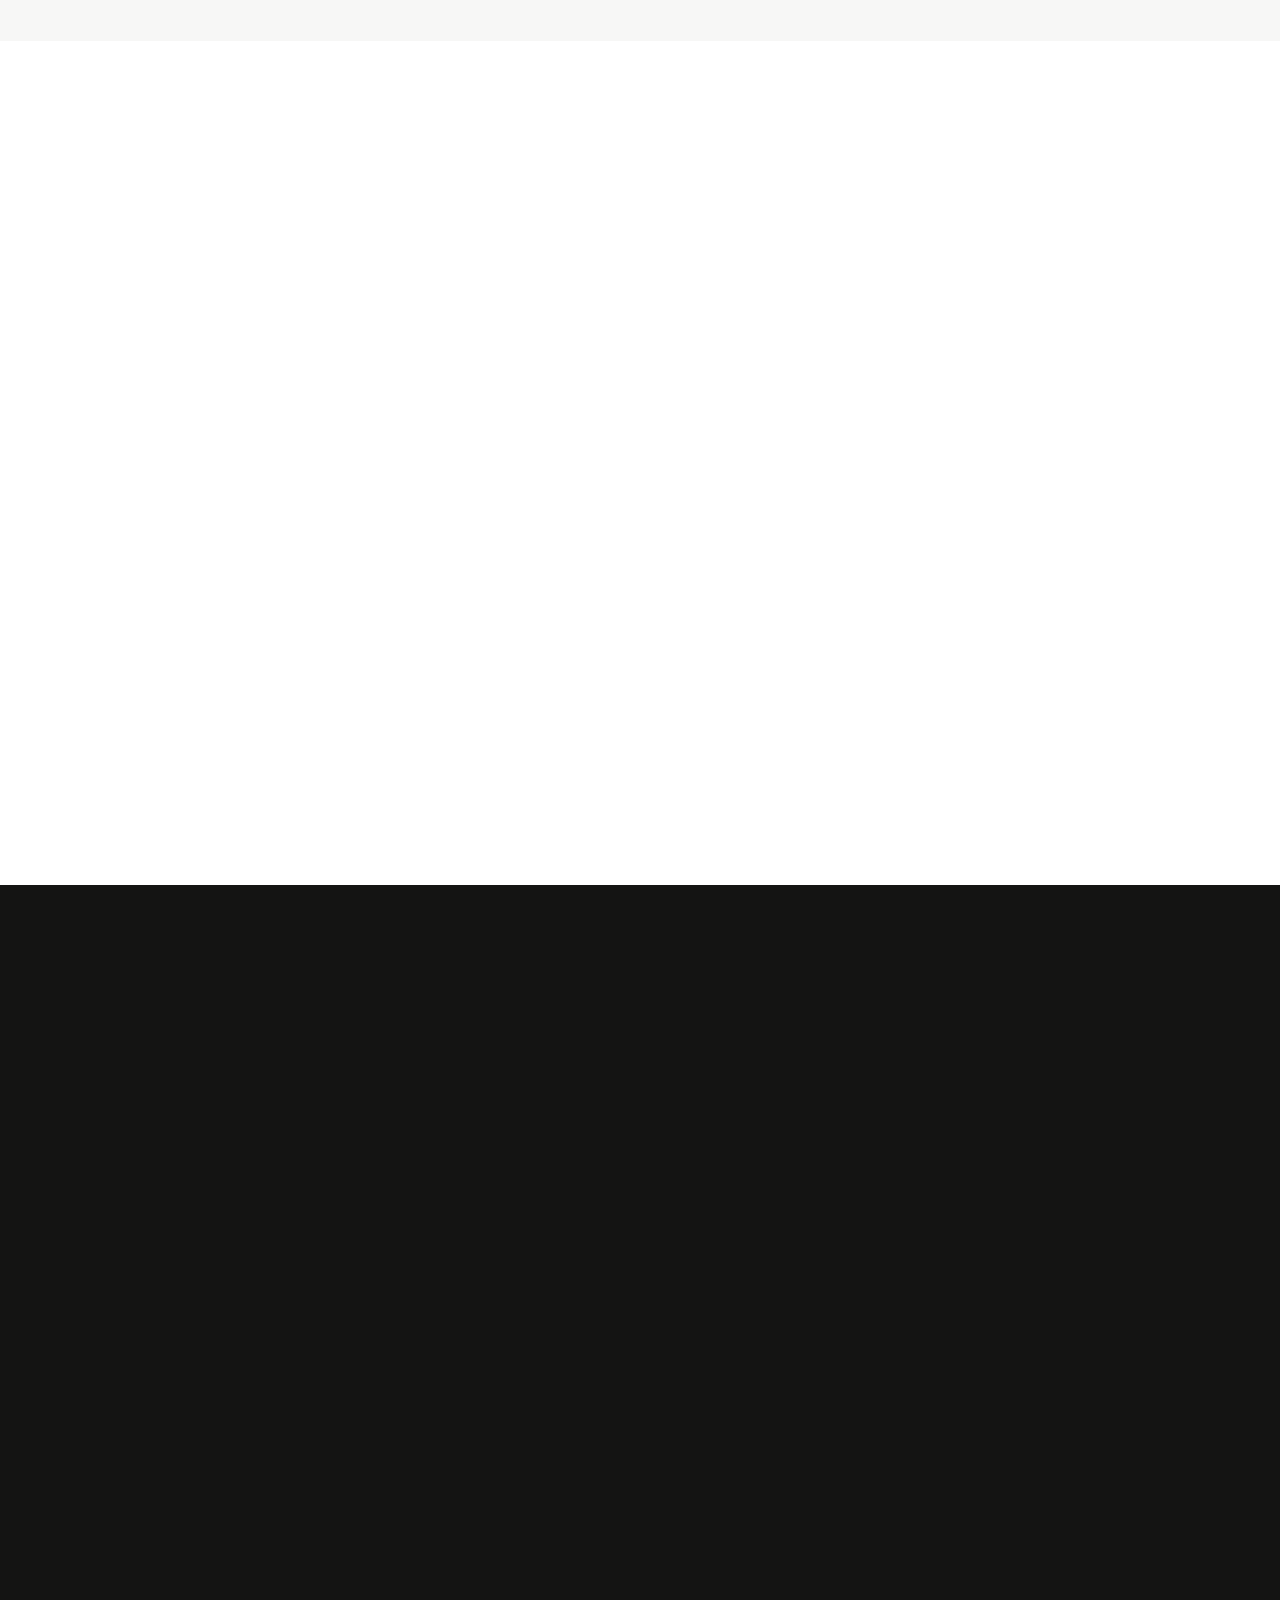
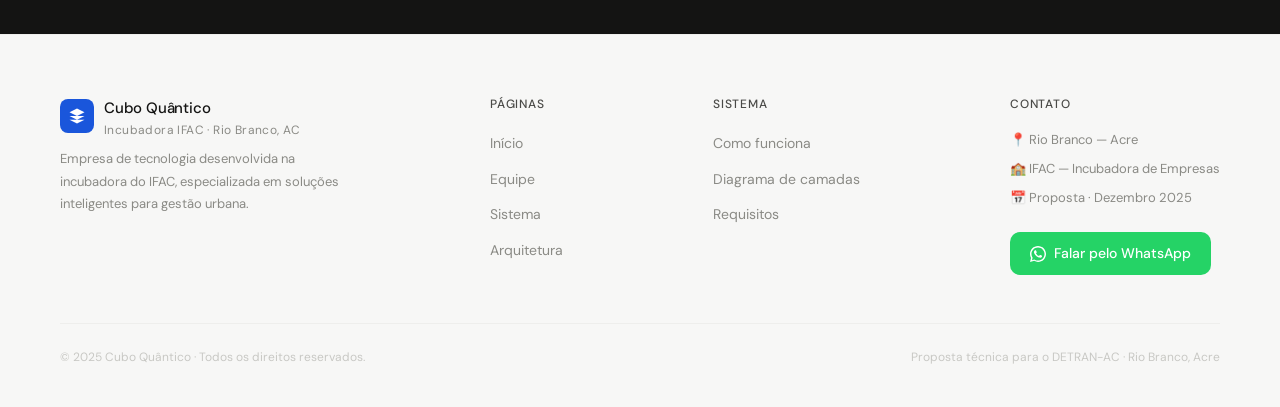
==== commit 02be7ea4: "Update index.html" ====
--- a/index.html
+++ b/index.html
@@ -69,7 +69,43 @@
   </div>
 </section>
 
-<!-- COMO FUNCIONA  -->
+<!-- EQUIPE (preview) -->
+<section class="team-section">
+  <div class="section-header reveal">
+    <div>
+      <p class="section-label">Nossa equipe</p>
+      <h2 class="section-title">As pessoas por trás<br>do SGT-AC.</h2>
+    </div>
+    <p class="section-desc">Quatro especialistas reunidos pela incubadora do IFAC para entregar uma solução real ao DETRAN-AC.</p>
+  </div>
+  <div class="team-grid reveal">
+    <div class="team-card">
+      <div class="team-avatar">E</div>
+      <div class="team-name">Elis Ananda</div>
+      <div class="team-role">Desenvolvedora</div>
+    </div>
+    <div class="team-card">
+      <div class="team-avatar">M</div>
+      <div class="team-name">Marisol Assunção</div>
+      <div class="team-role">Analista de Sistemas</div>
+    </div>
+    <div class="team-card">
+      <div class="team-avatar">N</div>
+      <div class="team-name">Nathan Rodrigues</div>
+      <div class="team-role">Arquitetura de Software</div>
+    </div>
+    <div class="team-card">
+      <div class="team-avatar">P</div>
+      <div class="team-name">Pâmela Bruna</div>
+      <div class="team-role">Documentação · Gestão</div>
+    </div>
+  </div>
+  <div class="how-cta reveal">
+    <a href="equipe.html" class="btn btn-secondary">Ver perfis completos →</a>
+  </div>
+</section>
+
+<!-- COMO FUNCIONA (preview) -->
 <section>
   <div class="section-header reveal">
     <div>
@@ -109,53 +145,7 @@
   </div>
 </section>
 
-<!-- EQUIPE  -->
-<section class="team-section">
-  <div class="section-header reveal">
-    <div>
-      <p class="section-label">Nossa equipe</p>
-      <h2 class="section-title">As pessoas por trás<br>do SGT-AC.</h2>
-    </div>
-    <p class="section-desc">Cinco especialistas reunidos pela incubadora do IFAC para entregar uma solução real ao DETRAN-AC.</p>
-  </div>
-  <div class="team-grid reveal">
-    <div class="team-card">
-      <div class="team-avatar">
-        <img src="fotos/elis.jpg" alt="Elis Ananda" onerror="this.style.display='none';this.nextElementSibling.style.display='flex'">
-        <span class="avatar-fallback">E</span>
-      </div>
-      <div class="team-name">Elis Ananda</div>
-      <div class="team-role">Desenvolvedora</div>
-    </div>
-    <div class="team-card">
-      <div class="team-avatar">
-        <img src="fotos/marisol.jpg" alt="Marisol Assunção" onerror="this.style.display='none';this.nextElementSibling.style.display='flex'">
-        <span class="avatar-fallback">M</span>
-      </div>
-      <div class="team-name">Marisol Assunção</div>
-      <div class="team-role">Analista de Sistemas</div>
-    </div>
-    <div class="team-card">
-      <div class="team-avatar">
-        <img src="fotos/nathan.jpg" alt="Nathan Rodrigues" onerror="this.style.display='none';this.nextElementSibling.style.display='flex'">
-        <span class="avatar-fallback">N</span>
-      </div>
-      <div class="team-name">Nathan Rodrigues</div>
-      <div class="team-role">Arquitetura de Software</div>
-    </div>
-    <div class="team-card">
-      <div class="team-avatar">
-        <img src="fotos/pamela.jpg" alt="Pâmela Bruna" onerror="this.style.display='none';this.nextElementSibling.style.display='flex'">
-        <span class="avatar-fallback">P</span>
-      </div>
-      <div class="team-name">Pâmela Bruna</div>
-      <div class="team-role">Documentação · Gestão</div>
-    </div>
-  </div>
-  <div class="how-cta reveal">
-    <a href="equipe.html" class="btn btn-secondary">Ver perfis completos →</a>
-  </div>
-</section>
+<!-- ARQUITETURA (preview) -->
 <section class="arch-section">
   <div class="section-header reveal">
     <div>
@@ -255,18 +245,7 @@
   </div>
 </footer>
 
-<script>
-  const observer = new IntersectionObserver((entries) => {
-    entries.forEach((entry, i) => {
-      if (entry.isIntersecting) {
-        setTimeout(() => entry.target.classList.add('visible'), i * 80);
-        observer.unobserve(entry.target);
-      }
-    });
-  }, { threshold: 0.12 });
-
-  document.querySelectorAll('.reveal').forEach(el => observer.observe(el));
-</script>
+<script src="js/main.js" defer></script>
 
 </body>
 </html>
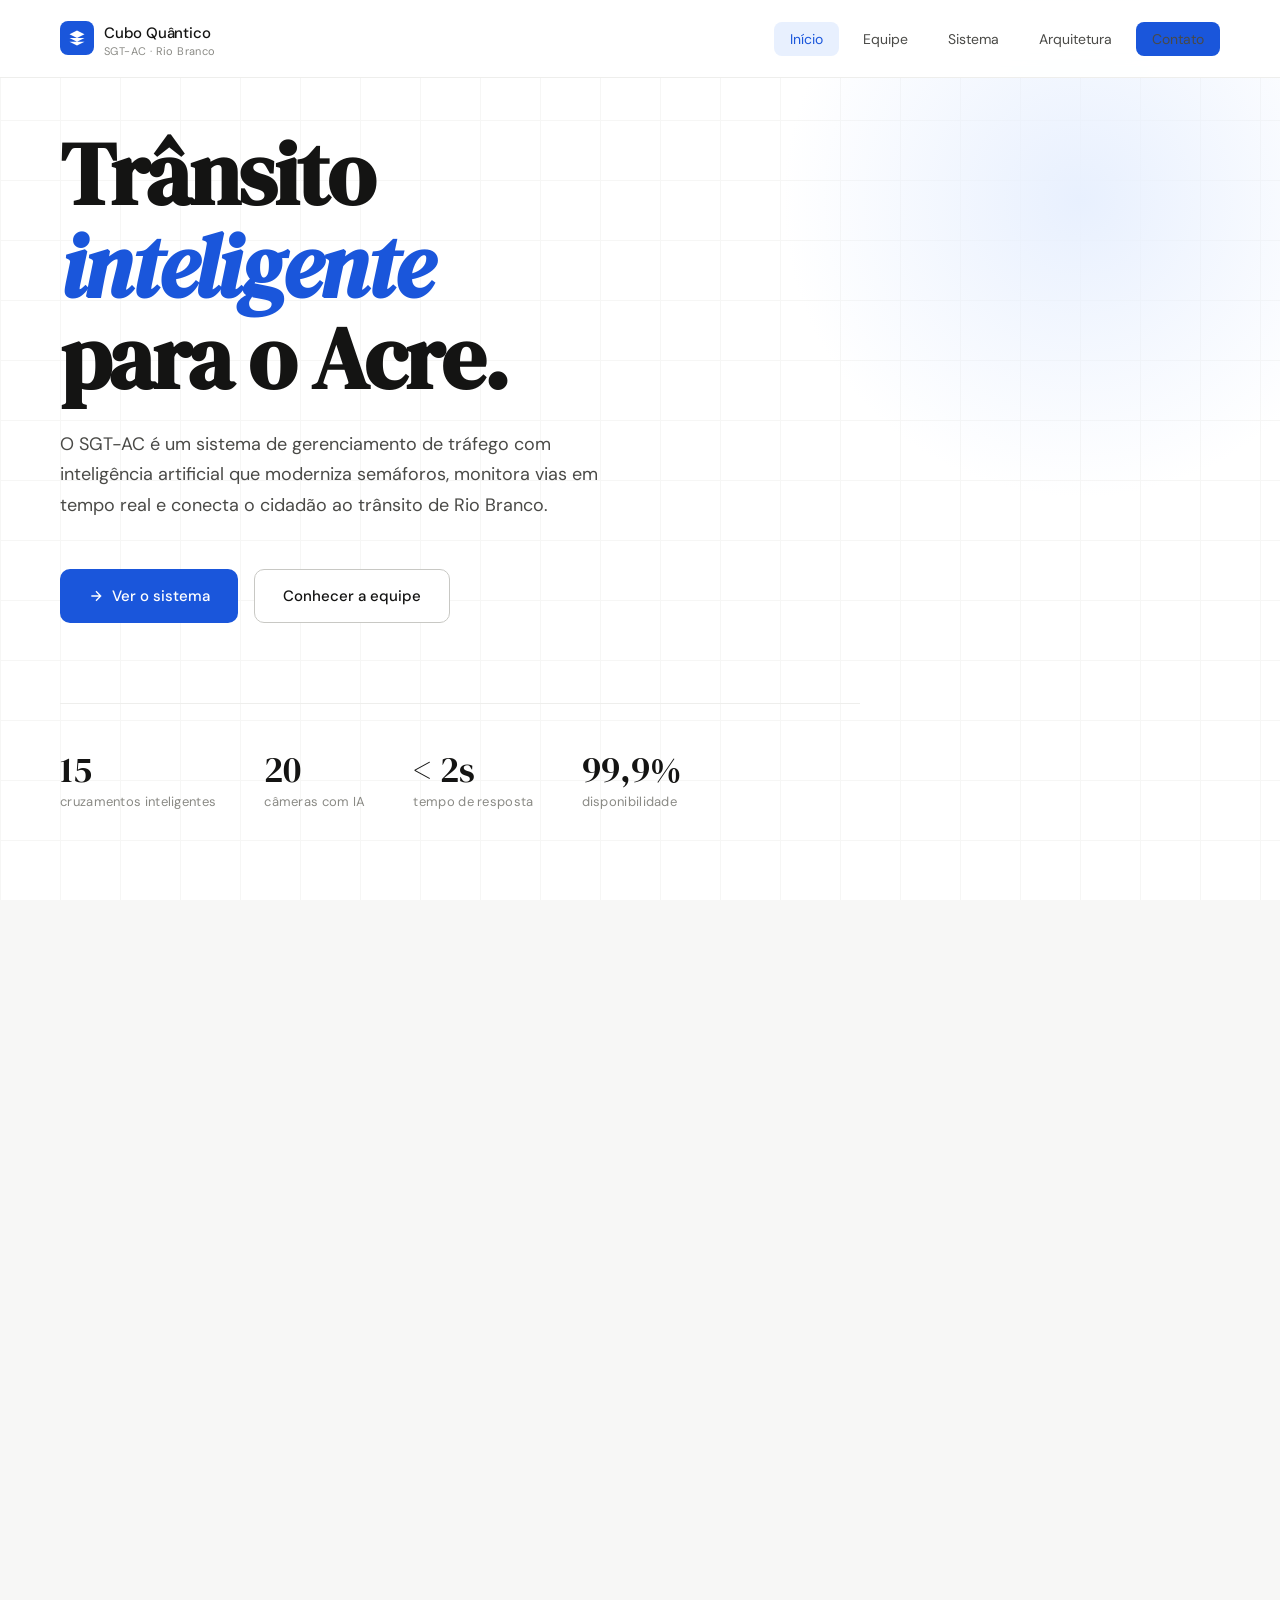
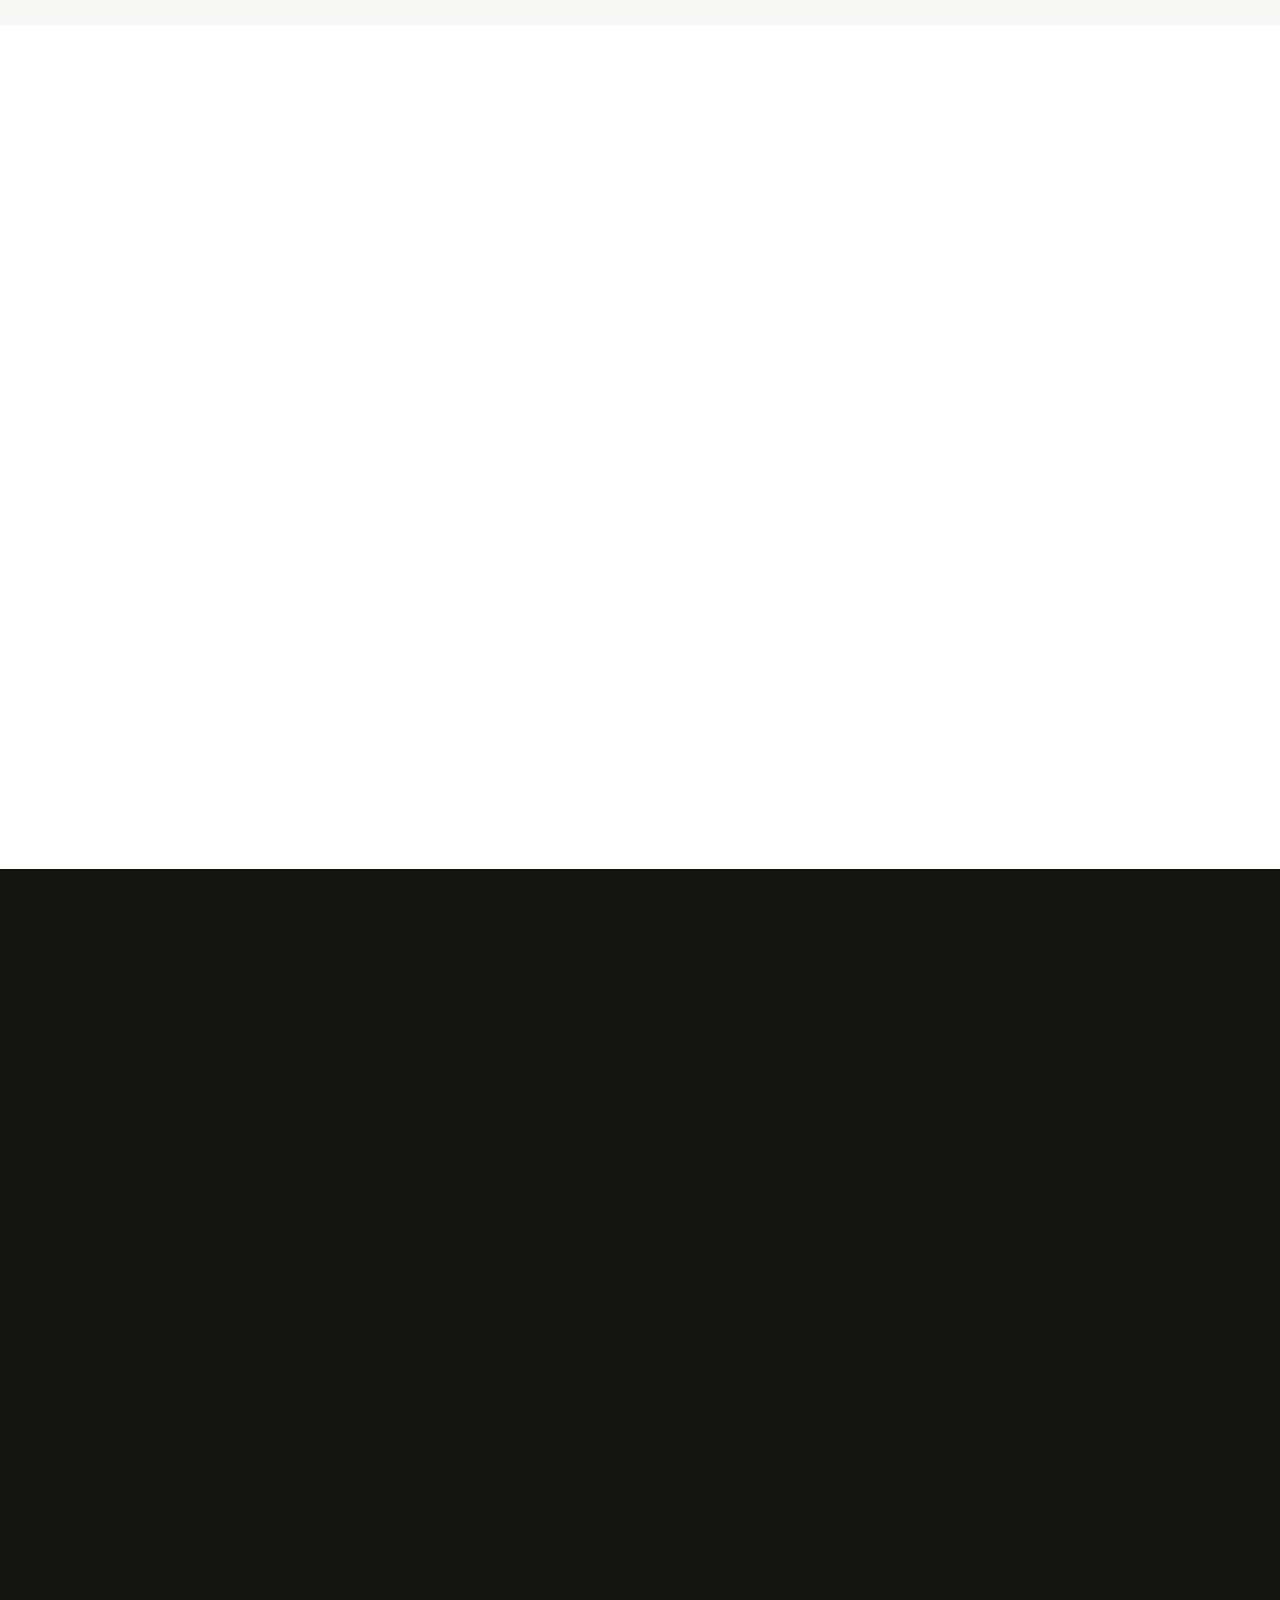
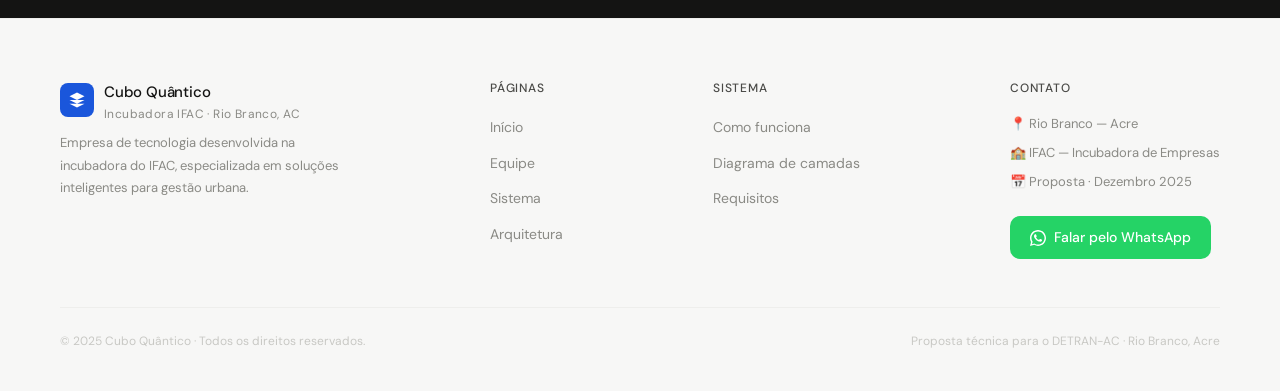
==== commit 0ed3bb4b: "Update index.html" ====
--- a/index.html
+++ b/index.html
@@ -69,7 +69,7 @@
   </div>
 </section>
 
-<!-- EQUIPE (preview) -->
+<!-- EQUIPE  -->
 <section class="team-section">
   <div class="section-header reveal">
     <div>
@@ -105,7 +105,7 @@
   </div>
 </section>
 
-<!-- COMO FUNCIONA (preview) -->
+<!-- COMO FUNCIONA  -->
 <section>
   <div class="section-header reveal">
     <div>
@@ -145,7 +145,7 @@
   </div>
 </section>
 
-<!-- ARQUITETURA (preview) -->
+<!-- ARQUITETURA -->
 <section class="arch-section">
   <div class="section-header reveal">
     <div>
--- a/style.css
+++ b/style.css
@@ -367,35 +367,17 @@
 }
 
 .team-avatar {
-  width: 80px;
-  height: 80px;
+  width: 64px;
+  height: 64px;
   border-radius: 50%;
   background: var(--blue-light);
   display: flex;
   align-items: center;
   justify-content: center;
   margin: 0 auto 20px;
-  overflow: hidden;
-  position: relative;
-}
-
-.team-avatar img {
-  width: 100%;
-  height: 100%;
-  object-fit: cover;
-  border-radius: 50%;
-  display: block;
-}
-
-.avatar-fallback {
   font-family: var(--font-display);
-  font-size: 26px;
-  color: var(--blue);
-  display: none;
-  align-items: center;
-  justify-content: center;
-  width: 100%;
-  height: 100%;
+  font-size: 22px;
+  color: var(--blue);
 }
 
 .team-name {
@@ -666,6 +648,210 @@
   transform: translateY(0);
 }
 
+/* ── PAGE HERO ── */
+.page-hero {
+  min-height: 40vh;
+  display: flex;
+  align-items: flex-end;
+  padding: 140px 60px 64px;
+  position: relative;
+  overflow: hidden;
+  border-bottom: 1px solid var(--gray-100);
+}
+
+.page-hero::before {
+  content: '';
+  position: absolute;
+  inset: 0;
+  background-image:
+    linear-gradient(var(--gray-100) 1px, transparent 1px),
+    linear-gradient(90deg, var(--gray-100) 1px, transparent 1px);
+  background-size: 60px 60px;
+  opacity: 0.4;
+  z-index: 0;
+}
+
+.page-hero-content {
+  position: relative;
+  z-index: 1;
+  max-width: 700px;
+}
+
+.page-hero-title {
+  font-family: var(--font-display);
+  font-size: clamp(36px, 5vw, 64px);
+  line-height: 1.08;
+  letter-spacing: -1.5px;
+  color: var(--black);
+  margin: 12px 0 20px;
+}
+
+.page-hero-title em {
+  font-style: italic;
+  color: var(--blue);
+}
+
+.page-hero-desc {
+  font-size: 16px;
+  color: var(--gray-500);
+  max-width: 560px;
+  line-height: 1.7;
+}
+
+/* ── EQUIPE PAGE ── */
+.team-page-section {
+  padding: 80px 60px;
+}
+
+.team-page-grid {
+  display: grid;
+  grid-template-columns: repeat(2, 1fr);
+  gap: 24px;
+}
+
+.team-page-card {
+  display: flex;
+  gap: 24px;
+  background: var(--white);
+  border: 1px solid var(--gray-100);
+  border-radius: var(--radius);
+  padding: 32px;
+  transition: var(--transition);
+}
+
+.team-page-card:hover {
+  border-color: var(--blue);
+  box-shadow: 0 12px 40px rgba(26, 86, 219, 0.07);
+  transform: translateY(-3px);
+}
+
+.team-page-avatar {
+  width: 88px;
+  height: 88px;
+  min-width: 88px;
+  border-radius: 50%;
+  background: var(--blue-light);
+  overflow: hidden;
+  display: flex;
+  align-items: center;
+  justify-content: center;
+}
+
+.team-page-avatar img {
+  width: 100%;
+  height: 100%;
+  object-fit: cover;
+  border-radius: 50%;
+}
+
+.team-page-avatar .avatar-fallback {
+  font-family: var(--font-display);
+  font-size: 28px;
+  color: var(--blue);
+  display: none;
+  align-items: center;
+  justify-content: center;
+  width: 100%;
+  height: 100%;
+}
+
+.team-page-info {
+  flex: 1;
+  display: flex;
+  flex-direction: column;
+  gap: 12px;
+}
+
+.team-page-header {
+  display: flex;
+  justify-content: space-between;
+  align-items: flex-start;
+  gap: 12px;
+}
+
+.team-page-name {
+  font-size: 17px;
+  font-weight: 500;
+  color: var(--black);
+  margin-bottom: 3px;
+}
+
+.team-page-role {
+  font-size: 13px;
+  color: var(--gray-500);
+  display: block;
+}
+
+.team-page-badge {
+  font-size: 11px;
+  font-weight: 500;
+  color: var(--blue);
+  background: var(--blue-light);
+  padding: 4px 12px;
+  border-radius: 100px;
+  white-space: nowrap;
+}
+
+.team-page-bio {
+  font-size: 14px;
+  color: var(--gray-700);
+  line-height: 1.7;
+}
+
+.team-page-tags {
+  display: flex;
+  gap: 8px;
+  flex-wrap: wrap;
+}
+
+.team-tag {
+  font-size: 11px;
+  color: var(--gray-500);
+  background: var(--off);
+  border: 1px solid var(--gray-100);
+  padding: 3px 10px;
+  border-radius: 100px;
+}
+
+/* ── SOBRE A EMPRESA ── */
+.about-section {
+  padding: 80px 60px;
+  background: var(--off);
+}
+
+.about-grid {
+  display: grid;
+  grid-template-columns: repeat(3, 1fr);
+  gap: 24px;
+}
+
+.about-card {
+  background: var(--white);
+  border: 1px solid var(--gray-100);
+  border-radius: var(--radius);
+  padding: 32px 28px;
+  transition: var(--transition);
+}
+
+.about-card:hover {
+  border-color: var(--blue);
+  transform: translateY(-3px);
+  box-shadow: 0 8px 28px rgba(26, 86, 219, 0.07);
+}
+
+.about-card-title {
+  font-size: 16px;
+  font-weight: 500;
+  color: var(--black);
+  margin: 16px 0 8px;
+}
+
+.about-card-text {
+  font-size: 14px;
+  color: var(--gray-500);
+  line-height: 1.7;
+}
+
 /* ── ANIMAÇÕES ── */
 @keyframes fadeUp {
   to {
@@ -676,12 +862,37 @@
 
 /* ── RESPONSIVO ── */
 @media (max-width: 900px) {
-  nav          { padding: 16px 24px; }
-  .nav-links   { display: none; }
-  .hero        { padding: 100px 24px 60px; }
-  section      { padding: 70px 24px; }
-  .how-grid    { grid-template-columns: 1fr; }
-  .hero-stats  { gap: 28px; flex-wrap: wrap; }
-  footer       { padding: 48px 24px 32px; }
-  .arch-tags   { display: none; }
-}
+  nav                   { padding: 16px 24px; }
+  .nav-links            { display: none; }
+  .nav-hamburger        { display: flex; }
+  .mobile-menu          { display: flex; }
+  .hero                 { padding: 100px 24px 60px; }
+  section               { padding: 70px 24px; }
+  .how-grid             { grid-template-columns: 1fr; }
+  .hero-stats           { gap: 28px; flex-wrap: wrap; }
+  footer                { padding: 48px 24px 32px; }
+  .arch-tags            { display: none; }
+  .page-hero            { padding: 120px 24px 48px; }
+  .team-page-section    { padding: 60px 24px; }
+  .team-page-grid       { grid-template-columns: 1fr; }
+  .about-section        { padding: 60px 24px; }
+  .about-grid           { grid-template-columns: 1fr; gap: 16px; }
+  .section-header       { flex-direction: column; align-items: flex-start; }
+  .footer-top           { flex-direction: column; gap: 32px; }
+  .arch-layer           { flex-wrap: wrap; gap: 12px; }
+  .arch-layer-name      { min-width: unset; }
+}
+
+@media (max-width: 480px) {
+  .hero-title           { letter-spacing: -1.5px; }
+  .hero-stats           { display: grid; grid-template-columns: 1fr 1fr; gap: 24px; }
+  .team-grid            { grid-template-columns: 1fr 1fr; }
+  .team-page-card       { flex-direction: column; align-items: center; text-align: center; }
+  .team-page-header     { flex-direction: column; align-items: center; }
+  .team-page-tags       { justify-content: center; }
+  .how-card             { padding: 28px 20px; }
+  .arch-layer           { padding: 16px 20px; }
+  .arch-layer-desc      { display: none; }
+  .about-grid           { grid-template-columns: 1fr; }
+  .footer-bottom        { flex-direction: column; text-align: center; }
+}
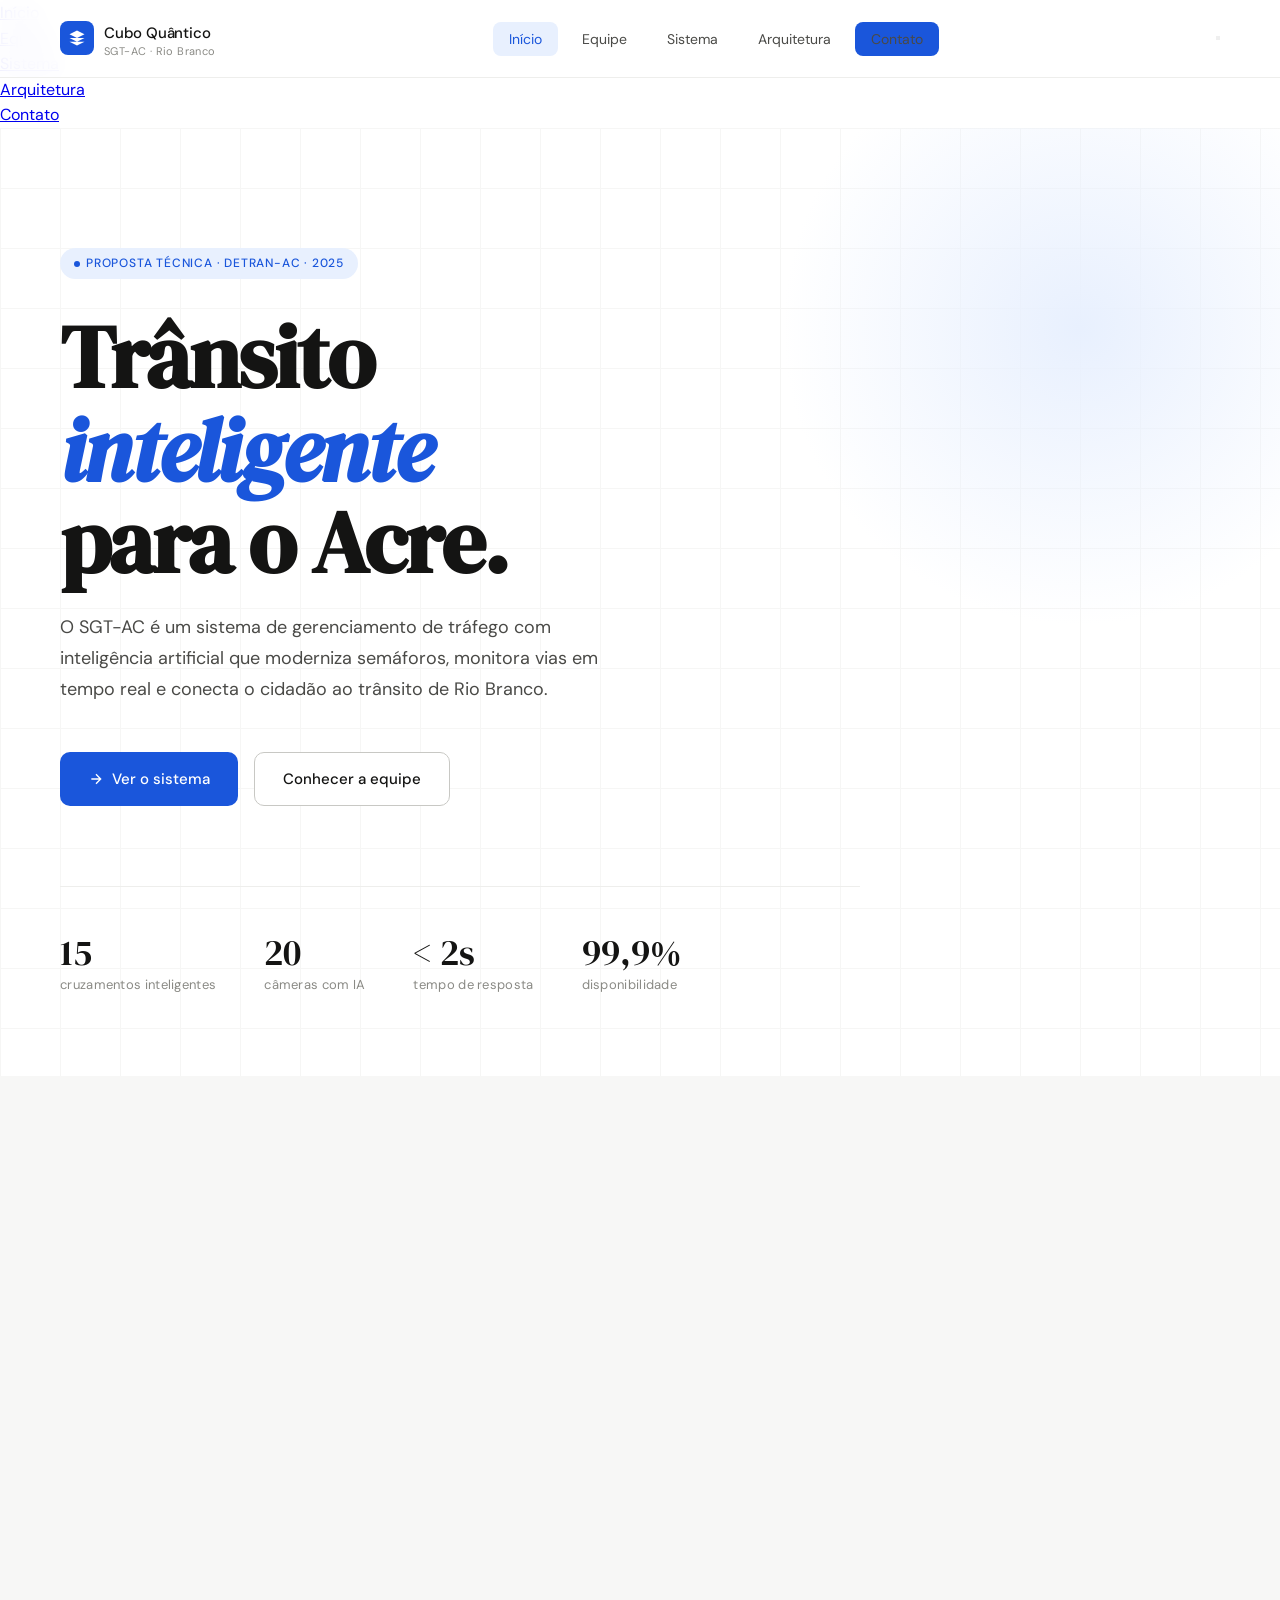
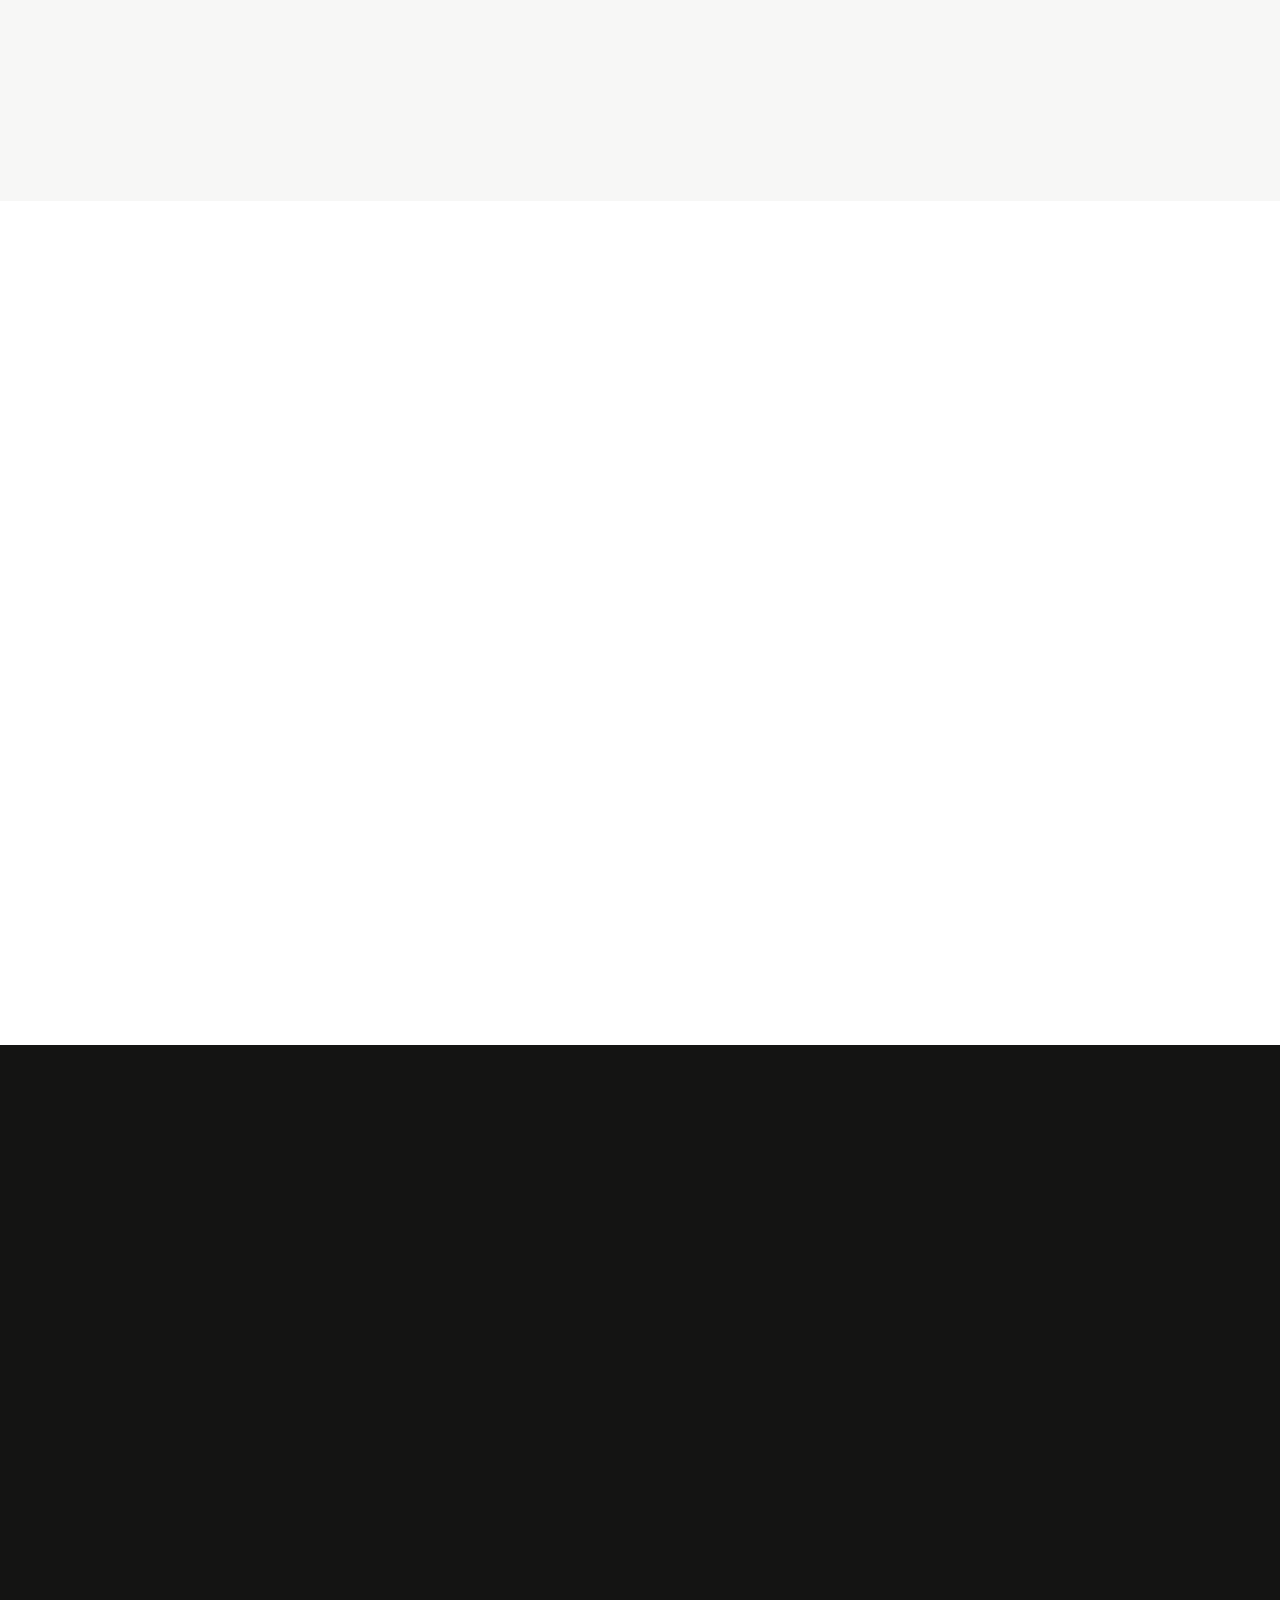
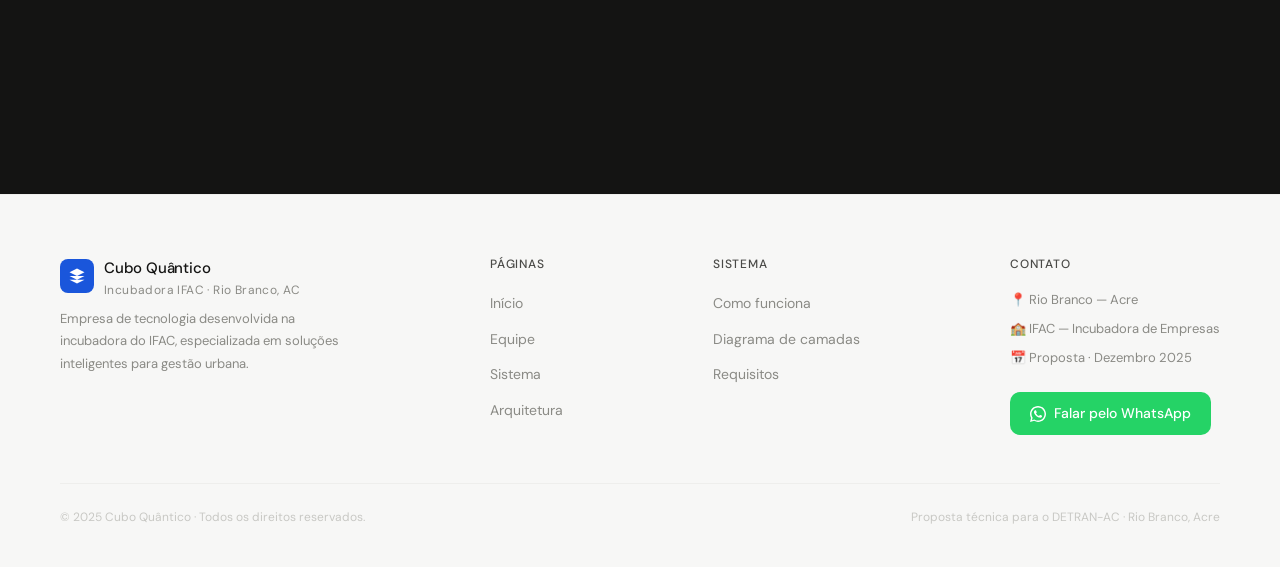
==== commit b1c69bf1: "Update index.html" ====
--- a/index.html
+++ b/index.html
@@ -19,20 +19,37 @@
       <span class="logo-sub">SGT-AC · Rio Branco</span>
     </div>
   </a>
-  <ul class="nav-links">
+  <ul class="nav-links" id="nav-links">
     <li><a href="index.html" class="active">Início</a></li>
     <li><a href="equipe.html">Equipe</a></li>
     <li><a href="sistema.html">Sistema</a></li>
     <li><a href="arquitetura.html">Arquitetura</a></li>
     <li><a href="#contato" class="nav-cta">Contato</a></li>
   </ul>
+  <button class="nav-hamburger" id="nav-hamburger" aria-label="Abrir menu" aria-expanded="false">
+    <span></span>
+    <span></span>
+    <span></span>
+  </button>
 </nav>
+
+<!-- MENU MOBILE -->
+<div class="mobile-menu" id="mobile-menu">
+  <ul>
+    <li><a href="index.html" class="active">Início</a></li>
+    <li><a href="equipe.html">Equipe</a></li>
+    <li><a href="sistema.html">Sistema</a></li>
+    <li><a href="arquitetura.html">Arquitetura</a></li>
+    <li><a href="#contato">Contato</a></li>
+  </ul>
+</div>
 
 <!-- HERO -->
 <section class="hero">
   <div class="hero-grid"></div>
   <div class="hero-blob"></div>
   <div class="hero-content">
+    <div class="hero-badge">Proposta Técnica · DETRAN-AC · 2025</div>
     <h1 class="hero-title">
       Trânsito<br>
       <em>inteligente</em><br>
@@ -69,7 +86,7 @@
   </div>
 </section>
 
-<!-- EQUIPE  -->
+<!-- EQUIPE -->
 <section class="team-section">
   <div class="section-header reveal">
     <div>
@@ -80,22 +97,34 @@
   </div>
   <div class="team-grid reveal">
     <div class="team-card">
-      <div class="team-avatar">E</div>
+      <div class="team-avatar">
+        <img src="fotos/elis.jpg" alt="Elis Ananda" onerror="this.style.display='none';this.nextElementSibling.style.display='flex'">
+        <span class="avatar-fallback">E</span>
+      </div>
       <div class="team-name">Elis Ananda</div>
       <div class="team-role">Desenvolvedora</div>
     </div>
     <div class="team-card">
-      <div class="team-avatar">M</div>
+      <div class="team-avatar">
+        <img src="fotos/marisol.jpg" alt="Marisol Assunção" onerror="this.style.display='none';this.nextElementSibling.style.display='flex'">
+        <span class="avatar-fallback">M</span>
+      </div>
       <div class="team-name">Marisol Assunção</div>
       <div class="team-role">Analista de Sistemas</div>
     </div>
     <div class="team-card">
-      <div class="team-avatar">N</div>
+      <div class="team-avatar">
+        <img src="fotos/nathan.jpg" alt="Nathan Rodrigues" onerror="this.style.display='none';this.nextElementSibling.style.display='flex'">
+        <span class="avatar-fallback">N</span>
+      </div>
       <div class="team-name">Nathan Rodrigues</div>
       <div class="team-role">Arquitetura de Software</div>
     </div>
     <div class="team-card">
-      <div class="team-avatar">P</div>
+      <div class="team-avatar">
+        <img src="fotos/pamela.jpg" alt="Pâmela Bruna" onerror="this.style.display='none';this.nextElementSibling.style.display='flex'">
+        <span class="avatar-fallback">P</span>
+      </div>
       <div class="team-name">Pâmela Bruna</div>
       <div class="team-role">Documentação · Gestão</div>
     </div>
@@ -105,7 +134,7 @@
   </div>
 </section>
 
-<!-- COMO FUNCIONA  -->
+<!-- COMO FUNCIONA -->
 <section>
   <div class="section-header reveal">
     <div>
